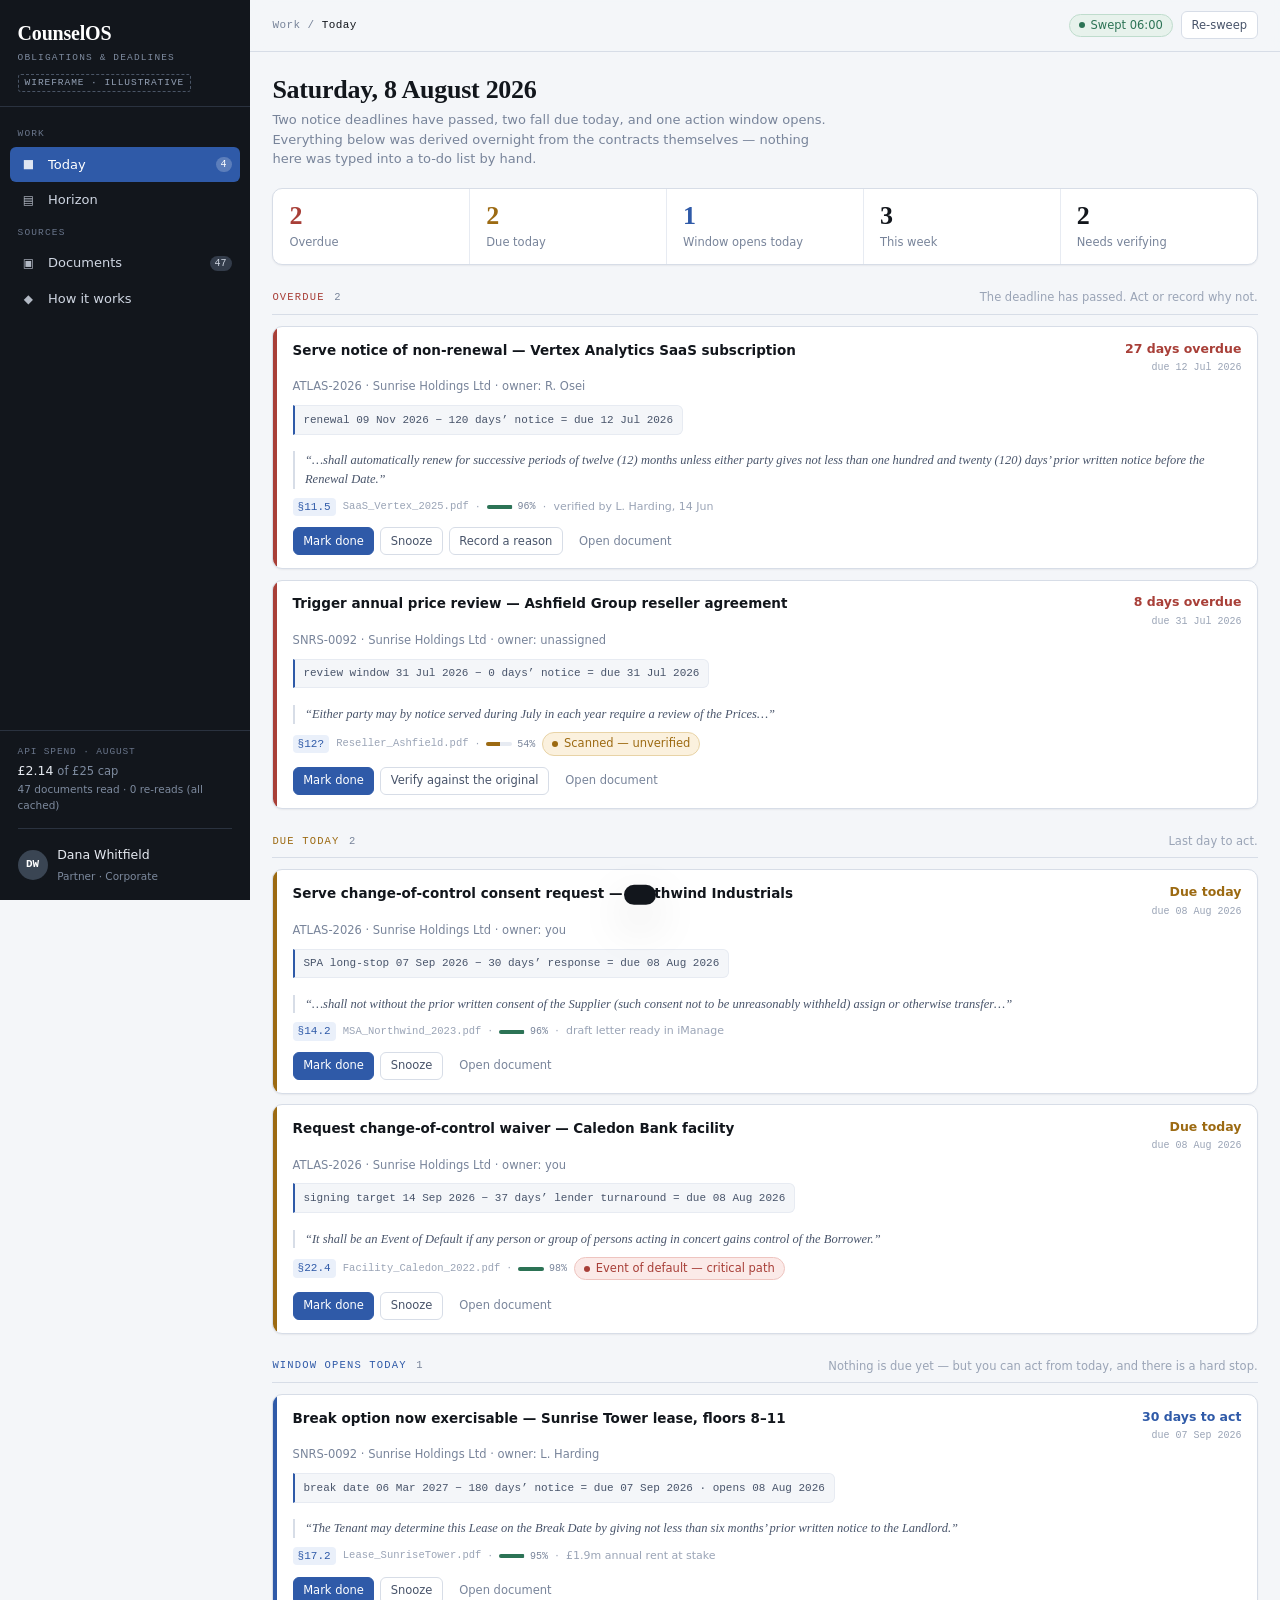
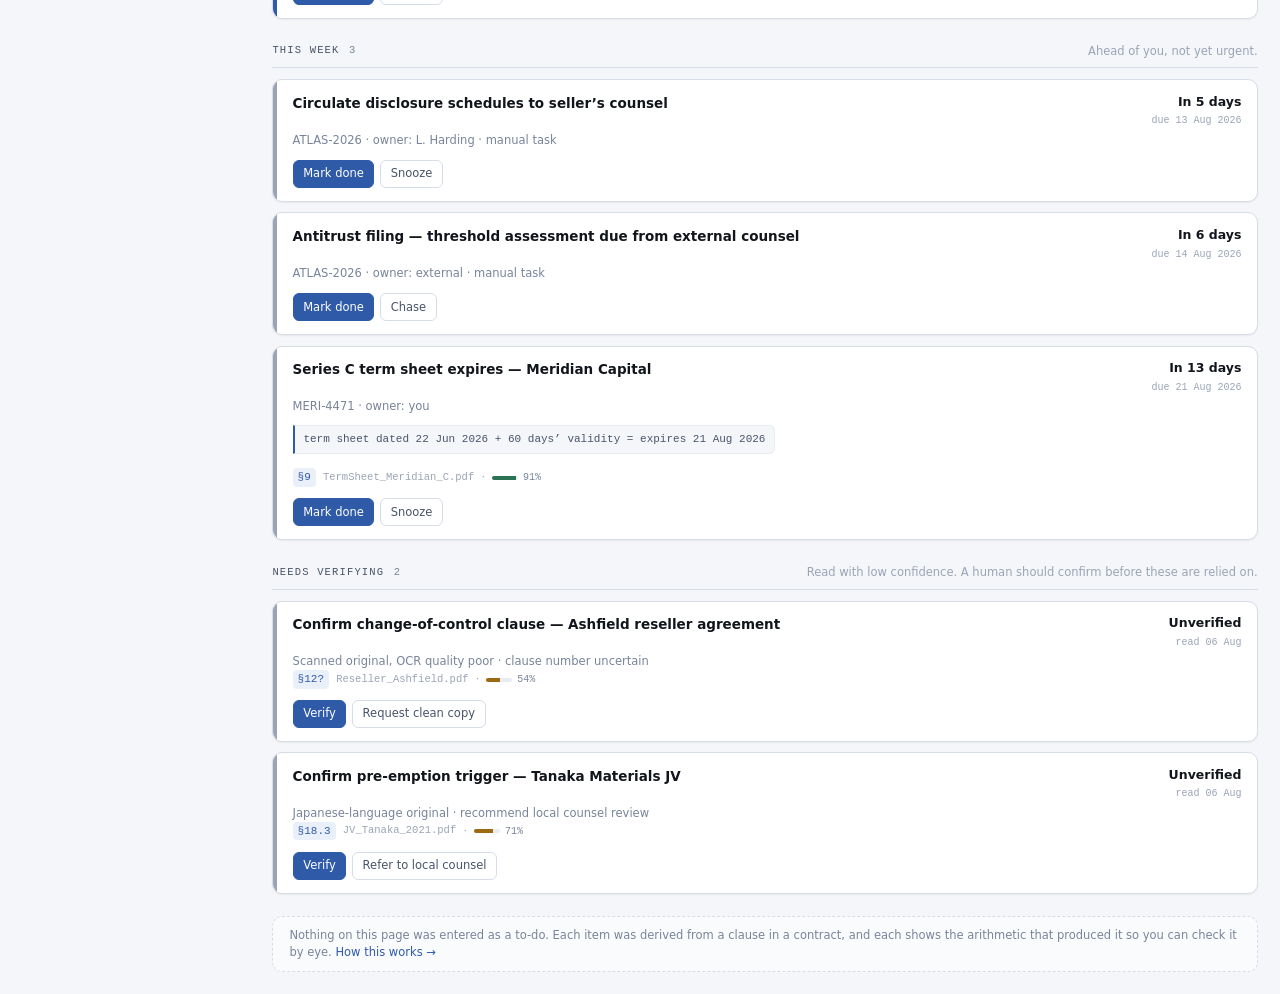
==== lawyer-agent-os/today.html @ 2848f42e "Add Today-first proactive obligations wireframe A second wireframe for the narrowed product: instead" ====
<!DOCTYPE html>
<html lang="en">
<head>
<meta charset="utf-8">
<meta name="viewport" content="width=device-width, initial-scale=1">
<title>CounselOS &mdash; What do I need to do today (Wireframe)</title>
<meta name="description" content="Wireframe of a proactive obligations engine for lawyers. Lands on today's work.">
<link rel="icon" href="data:image/svg+xml,%3Csvg xmlns='http://www.w3.org/2000/svg' viewBox='0 0 32 32'%3E%3Crect width='32' height='32' rx='6' fill='%2312161c'/%3E%3Ctext x='16' y='23' font-family='Georgia,serif' font-size='19' fill='%23fff' text-anchor='middle'%3EC%3C/text%3E%3C/svg%3E">
<style>
/* ══════════════════════════════════════════════════════════
   CounselOS — proactive obligations wireframe
   Tokens and component contracts shared with index.html
   ══════════════════════════════════════════════════════════ */

/* ══════ TOKENS ══════ */
:root{
  --ink:#12161c;        --ink-2:#1b222c;      --slate:#48546a;
  --mute:#78849a;       --faint:#9aa4b6;
  --line:#d7dde7;       --line-2:#e7ebf2;     --paper:#f4f6f9;
  --paper-2:#fafbfd;    --white:#fff;

  --accent:#2f5aa8;     --accent-dk:#22447f;  --accent-sf:#eaf0fa;
  --ok:#2c7355;         --ok-sf:#e7f2ec;
  --warn:#9c6a12;       --warn-sf:#fbf1de;
  --stop:#a83f38;       --stop-sf:#fbeae8;

  --radius:10px;        --radius-sm:6px;
  --sh-sm:0 1px 2px rgba(18,22,28,.06);
  --sh-md:0 4px 14px rgba(18,22,28,.08);
  --sh-lg:0 18px 48px rgba(18,22,28,.18);
  --t:.18s ease;
  --rail:250px;
  --mono:ui-monospace,'SF Mono',SFMono-Regular,Menlo,Consolas,'Liberation Mono',monospace;
  --serif:Georgia,'Iowan Old Style','Times New Roman',serif;
}

/* ══════ BASE ══════ */
*,*::before,*::after{box-sizing:border-box;}
html{-webkit-text-size-adjust:100%;}
body{
  margin:0; background:var(--paper); color:var(--ink);
  font-family:system-ui,-apple-system,'Segoe UI',Roboto,'Helvetica Neue',sans-serif;
  font-size:14px; line-height:1.5; -webkit-font-smoothing:antialiased;
}
h1,h2,h3,h4{margin:0; font-weight:600; line-height:1.25; text-wrap:balance;}
p{margin:0;}
ul{margin:0; padding:0; list-style:none;}
button{font:inherit; color:inherit; cursor:pointer; border:0; background:none;}
a{color:var(--accent); text-decoration:none;}
a:hover{text-decoration:underline;}
:focus-visible{outline:2px solid var(--accent); outline-offset:2px; border-radius:3px;}
[hidden]{display:none !important;}

.skip-link{position:absolute; left:-9999px; top:0; z-index:200; background:var(--ink); color:#fff; padding:.6rem 1rem;}
.skip-link:focus{left:.5rem; top:.5rem;}

/* ══════ SHARED ATOMS ══════ */
.mono{font-family:var(--mono);}
.cite{
  font-family:var(--mono); font-size:11px; color:var(--accent);
  background:var(--accent-sf); padding:1px 5px; border-radius:4px; white-space:nowrap;
}
.eyebrow{
  font-family:var(--mono); font-size:10.5px; letter-spacing:.1em;
  text-transform:uppercase; color:var(--mute); font-weight:500;
}
.pill{
  display:inline-flex; align-items:center; gap:.35rem;
  font-size:11.5px; font-weight:500; padding:2px 9px; border-radius:20px;
  border:1px solid var(--line); background:var(--white); color:var(--slate); white-space:nowrap;
}
.pill-ok{background:var(--ok-sf); border-color:#bfdccd; color:var(--ok);}
.pill-warn{background:var(--warn-sf); border-color:#e8d3a6; color:var(--warn);}
.pill-stop{background:var(--stop-sf); border-color:#eec4bf; color:var(--stop);}
.pill-info{background:var(--accent-sf); border-color:#c5d6ef; color:var(--accent);}
.dot{width:6px; height:6px; border-radius:50%; background:currentColor; flex:none;}

.btn{
  display:inline-flex; align-items:center; justify-content:center; gap:.4rem;
  padding:.45rem .85rem; border-radius:var(--radius-sm); font-size:12.5px;
  font-weight:500; border:1px solid var(--line); background:var(--white);
  color:var(--slate); transition:background var(--t),border-color var(--t),color var(--t);
}
.btn:hover{background:var(--paper); border-color:var(--faint); color:var(--ink);}
.btn-primary{background:var(--accent); border-color:var(--accent); color:#fff;}
.btn-primary:hover{background:var(--accent-dk); border-color:var(--accent-dk); color:#fff;}
.btn-quiet{border-color:transparent; color:var(--mute);}
.btn-sm{padding:.28rem .6rem; font-size:11.5px;}

.card{background:var(--white); border:1px solid var(--line); border-radius:var(--radius); box-shadow:var(--sh-sm);}
.card-head{display:flex; align-items:center; justify-content:space-between; gap:1rem; padding:.8rem 1rem; border-bottom:1px solid var(--line-2);}
.card-head h3{font-size:13.5px;}
.card-body{padding:1rem;}
.card-note{padding:.6rem 1rem; border-top:1px dashed var(--line); font-size:11.5px; color:var(--mute); background:var(--paper-2); border-radius:0 0 var(--radius) var(--radius);}

.grid{display:grid; gap:1rem;}
.g-2{grid-template-columns:repeat(2,1fr);}
.g-3{grid-template-columns:repeat(3,1fr);}
.g-4{grid-template-columns:repeat(4,1fr);}
.stack{display:flex; flex-direction:column; gap:1rem;}
.row{display:flex; align-items:center; gap:.5rem;}
.row-between{display:flex; align-items:center; justify-content:space-between; gap:1rem;}
.wrap{flex-wrap:wrap;}
.muted{color:var(--mute);}
.small{font-size:12px;}
.tiny{font-size:11.5px;}

/* ══════ APP FRAME ══════ */
.app{display:flex; min-height:100vh;}
.rail{width:var(--rail); flex:none; background:var(--ink); color:#cfd6e2; display:flex; flex-direction:column; position:sticky; top:0; height:100vh; overflow-y:auto;}
.brand{padding:1.1rem 1.1rem .9rem; border-bottom:1px solid #2a323f;}
.brand-mark{font-family:var(--serif); font-size:20px; font-weight:600; color:#fff; letter-spacing:-.01em; display:block;}
.brand-sub{font-family:var(--mono); font-size:9.5px; letter-spacing:.12em; text-transform:uppercase; color:#7d8a9e; margin-top:.2rem; display:block;}
.brand-badge{display:inline-block; margin-top:.55rem; font-family:var(--mono); font-size:9.5px; letter-spacing:.1em; text-transform:uppercase; border:1px dashed #4a5566; color:#94a1b5; padding:1px 6px; border-radius:3px;}

.nav{padding:.7rem .6rem;}
.nav-label{font-family:var(--mono); font-size:9.5px; letter-spacing:.12em; text-transform:uppercase; color:#69758a; padding:.5rem .5rem .35rem;}
.nav-item{display:flex; align-items:center; gap:.6rem; width:100%; text-align:left; padding:.5rem .55rem; border-radius:var(--radius-sm); color:#cfd6e2; font-size:13px; transition:background var(--t),color var(--t);}
.nav-item:hover{background:#232b36; color:#fff;}
.nav-item[aria-selected="true"]{background:var(--accent); color:#fff; font-weight:500;}
.nav-ico{width:20px; flex:none; text-align:center; font-size:12px; opacity:.85;}
.nav-count{margin-left:auto; font-family:var(--mono); font-size:10px; background:#333c4a; color:#cfd6e2; padding:0 5px; border-radius:9px;}
.nav-item[aria-selected="true"] .nav-count{background:rgba(255,255,255,.22); color:#fff;}
.nav-count.urgent{background:var(--stop); color:#fff;}

.rail-foot{margin-top:auto; padding:.9rem 1.1rem; border-top:1px solid #2a323f;}
.meter-k{font-family:var(--mono); font-size:9.5px; letter-spacing:.09em; text-transform:uppercase; color:#69758a;}
.meter-v{font-size:12.5px; color:#e7ebf2; margin-top:.15rem;}
.meter-sub{font-size:10.5px; color:#7d8a9e; margin-top:.1rem;}
.who{display:flex; align-items:center; gap:.6rem; margin-top:.9rem; padding-top:.9rem; border-top:1px solid #2a323f;}
.avatar{width:30px; height:30px; border-radius:50%; flex:none; background:#3a4553; color:#fff; display:grid; place-items:center; font-size:11px; font-weight:600; font-family:var(--mono);}
.who-name{font-size:12.5px; color:#e7ebf2;}
.who-role{font-size:10.5px; color:#7d8a9e;}

.main{flex:1; min-width:0; display:flex; flex-direction:column;}
.topbar{position:sticky; top:0; z-index:20; background:rgba(244,246,249,.92); backdrop-filter:blur(8px); border-bottom:1px solid var(--line); padding:.7rem 1.4rem; display:flex; align-items:center; gap:1rem;}
.crumb{font-family:var(--mono); font-size:11px; color:var(--mute); letter-spacing:.04em;}
.crumb b{color:var(--ink); font-weight:500;}
.topbar-actions{margin-left:auto; display:flex; align-items:center; gap:.5rem;}
.nav-toggle{display:none;}

.screen{padding:1.4rem; max-width:1180px; width:100%;}
.screen-head{margin-bottom:1.2rem;}
.screen-head h1{font-family:var(--serif); font-size:26px; letter-spacing:-.01em;}
.screen-head p{color:var(--mute); font-size:13px; margin-top:.25rem; max-width:68ch;}

/* ══════ TODAY — TRIAGE STACK ══════ */
.triage-head{
  display:flex; align-items:center; gap:.6rem; margin:1.5rem 0 .7rem;
  padding-bottom:.45rem; border-bottom:1px solid var(--line);
}
.triage-head:first-of-type{margin-top:0;}
.triage-title{font-family:var(--mono); font-size:10.5px; letter-spacing:.11em; text-transform:uppercase; font-weight:500;}
.triage-count{font-family:var(--mono); font-size:10.5px; color:var(--mute);}
.triage-why{margin-left:auto; font-size:11.5px; color:var(--faint);}
.t-stop .triage-title{color:var(--stop);}
.t-warn .triage-title{color:var(--warn);}
.t-info .triage-title{color:var(--accent);}
.t-mute .triage-title{color:var(--slate);}

.tasks{display:flex; flex-direction:column; gap:.65rem;}

.task{
  display:flex; gap:0; background:var(--white); border:1px solid var(--line);
  border-radius:var(--radius); box-shadow:var(--sh-sm); overflow:hidden;
  transition:box-shadow var(--t),border-color var(--t),opacity var(--t);
}
.task:hover{box-shadow:var(--sh-md);}
.task-stripe{width:4px; flex:none; background:var(--faint);}
.task-stop .task-stripe{background:var(--stop);}
.task-warn .task-stripe{background:var(--warn);}
.task-info .task-stripe{background:var(--accent);}
.task-main{flex:1; min-width:0; padding:.8rem .95rem;}

.task-top{display:flex; align-items:flex-start; gap:.8rem;}
.task-title{font-size:13.5px; font-weight:600; flex:1; min-width:0;}
.task-when{flex:none; text-align:right;}
.task-when b{display:block; font-size:12.5px;}
.task-when span{display:block; font-family:var(--mono); font-size:10px; color:var(--faint); margin-top:.1rem;}
.task-stop .task-when b{color:var(--stop);}
.task-warn .task-when b{color:var(--warn);}
.task-info .task-when b{color:var(--accent);}

.task-matter{font-size:11.5px; color:var(--mute); margin-top:.2rem;}

/* The derivation line — "code computes" made visible. */
.derivation{
  font-family:var(--mono); font-size:11px; color:var(--slate);
  background:var(--paper); border:1px solid var(--line-2); border-left:2px solid var(--accent);
  border-radius:0 var(--radius-sm) var(--radius-sm) 0;
  padding:.35rem .55rem; margin:.6rem 0 .5rem; display:inline-block; max-width:100%;
  overflow-x:auto; white-space:nowrap;
}

.quote{
  font-family:var(--serif); font-size:12.5px; color:var(--slate); font-style:italic;
  border-left:2px solid var(--line); padding-left:.65rem; margin:.15rem 0 .55rem;
}
.provenance{display:flex; gap:.45rem; align-items:center; flex-wrap:wrap; font-size:11px; color:var(--faint);}
.provenance .mono{font-size:10.5px;}

.task-acts{display:flex; gap:.35rem; margin-top:.7rem; flex-wrap:wrap;}
.task.is-done{opacity:.5;}
.task.is-done .task-acts,.task.is-done .quote{display:none;}
.task.is-done .task-title{text-decoration:line-through;}
.done-note{display:none; font-size:11.5px; color:var(--ok); font-weight:500; margin-top:.5rem;}
.task.is-done .done-note{display:block;}

.conf{display:inline-flex; align-items:center; gap:.3rem; font-family:var(--mono); font-size:10px; color:var(--mute);}
.conf-bar{width:26px; height:4px; border-radius:3px; background:var(--line-2); overflow:hidden; display:inline-block;}
.conf-bar i{display:block; height:100%; background:var(--ok);}
.conf-low .conf-bar i{background:var(--warn);}

.empty{
  padding:1.1rem; text-align:center; color:var(--mute); font-size:12.5px;
  border:1px dashed var(--line); border-radius:var(--radius); background:var(--paper-2);
}

/* Summary strip */
.summary{display:flex; gap:0; border:1px solid var(--line); border-radius:var(--radius); overflow:hidden; background:var(--white); box-shadow:var(--sh-sm); margin-bottom:1.4rem;}
.sum{flex:1; padding:.85rem 1rem; border-right:1px solid var(--line-2); text-align:left;}
.sum:last-child{border-right:0;}
.sum-n{font-family:var(--serif); font-size:26px; line-height:1; font-weight:600; font-variant-numeric:tabular-nums;}
.sum-l{font-size:11.5px; color:var(--mute); margin-top:.3rem;}
.sum-stop .sum-n{color:var(--stop);}
.sum-warn .sum-n{color:var(--warn);}
.sum-info .sum-n{color:var(--accent);}
.sum:hover{background:var(--paper-2);}

/* ══════ HORIZON ══════ */
.hz-row{display:flex; gap:.8rem; align-items:center; padding:.55rem 1rem; border-bottom:1px solid var(--line-2);}
.hz-row:last-child{border-bottom:0;}
.hz-mon{font-family:var(--mono); font-size:10px; color:var(--faint); width:52px; flex:none; text-transform:uppercase;}
.hz-track{flex:1; min-width:0; height:26px; position:relative; background:var(--paper); border-radius:var(--radius-sm); border:1px solid var(--line-2);}
.hz-mark{
  position:absolute; top:3px; height:18px; border-radius:3px; font-family:var(--mono);
  font-size:9.5px; color:#fff; display:flex; align-items:center; padding:0 .35rem;
  white-space:nowrap; overflow:hidden;
}
.hz-stop{background:var(--stop);} .hz-warn{background:var(--warn);}
.hz-info{background:var(--accent);} .hz-ok{background:var(--ok);}
.hz-today{position:absolute; top:-3px; bottom:-3px; width:2px; background:var(--ink); z-index:2;}
.hz-today::after{content:'TODAY'; position:absolute; top:-13px; left:-14px; font-family:var(--mono); font-size:8.5px; color:var(--ink); letter-spacing:.05em;}

/* ══════ DOCUMENT / TRACE ══════ */
.trace{display:grid; grid-template-columns:1fr 1fr; gap:1rem; align-items:start;}
.doc-text{
  font-family:var(--serif); font-size:13px; line-height:1.75; color:var(--slate);
  padding:1rem; max-height:520px; overflow-y:auto;
}
.doc-text p{margin-bottom:.9rem;}
.doc-text mark{background:#fdf0c8; color:var(--ink); padding:1px 2px; border-radius:2px; box-shadow:0 0 0 1px #e8d3a6;}
.doc-cl{font-family:var(--mono); font-size:10.5px; color:var(--faint); display:block; margin-bottom:.15rem;}

.split{display:flex; align-items:stretch; gap:0; border:1px solid var(--line); border-radius:var(--radius); overflow:hidden; margin-bottom:1rem;}
.split-half{flex:1; padding:.8rem .9rem; background:var(--white);}
.split-half + .split-half{border-left:1px solid var(--line-2); background:var(--paper-2);}
.split-k{font-family:var(--mono); font-size:9.5px; letter-spacing:.09em; text-transform:uppercase; color:var(--faint); margin-bottom:.35rem;}
.split-v{font-size:12.5px; color:var(--slate);}

.field{display:flex; gap:.7rem; padding:.5rem 1rem; border-bottom:1px solid var(--line-2); align-items:baseline;}
.field:last-child{border-bottom:0;}
.field-k{font-family:var(--mono); font-size:10.5px; color:var(--faint); width:120px; flex:none;}
.field-v{font-size:12.5px; flex:1; min-width:0;}
.field-src{background:var(--accent-sf);}
.field-calc{background:var(--ok-sf);}

/* ══════ ARCH TABLE ══════ */
.map-tbl{width:100%; border-collapse:collapse; font-size:12px;}
.map-tbl th{text-align:left; font-family:var(--mono); font-size:9.5px; letter-spacing:.08em; text-transform:uppercase; color:var(--mute); font-weight:500; padding:.45rem .7rem; border-bottom:1px solid var(--line); background:var(--paper-2);}
.map-tbl td{padding:.5rem .7rem; border-bottom:1px solid var(--line-2); vertical-align:top;}
.map-tbl tr:last-child td{border-bottom:0;}
.map-tbl td:first-child{font-family:var(--mono); font-size:11px; color:var(--mute); width:34%;}

.flowbox{display:flex; align-items:stretch; gap:0; flex-wrap:wrap; border:1px solid var(--line); border-radius:var(--radius); overflow:hidden; background:var(--white);}
.fb{flex:1; min-width:150px; padding:.8rem .9rem; border-right:1px solid var(--line-2);}
.fb:last-child{border-right:0;}
.fb-n{font-family:var(--mono); font-size:9.5px; color:var(--faint); letter-spacing:.08em;}
.fb-t{font-size:12.5px; font-weight:500; margin-top:.3rem;}
.fb-d{font-size:11.5px; color:var(--mute); margin-top:.2rem;}
.fb-llm{background:var(--accent-sf);}
.fb-code{background:var(--ok-sf);}

/* ══════ TOAST ══════ */
.toast{position:fixed; left:50%; bottom:1.4rem; transform:translate(-50%,140%); z-index:150; background:var(--ink); color:#fff; font-size:12.5px; padding:.6rem 1rem; border-radius:var(--radius); box-shadow:var(--sh-lg); transition:transform .26s ease; max-width:88vw;}
.toast.show{transform:translate(-50%,0);}

/* ══════ RESPONSIVE ══════ */
@media (max-width:1080px){
  .trace{grid-template-columns:1fr;}
  .g-4,.g-3{grid-template-columns:repeat(2,1fr);}
}
@media (max-width:860px){
  .rail{position:fixed; left:0; top:0; z-index:80; transform:translateX(-100%); transition:transform .24s ease; width:270px;}
  .rail.open{transform:none;}
  .nav-toggle{display:inline-flex;}
  .summary{flex-wrap:wrap;}
  .sum{min-width:50%; border-bottom:1px solid var(--line-2);}
}
@media (max-width:640px){
  .g-2,.g-3,.g-4{grid-template-columns:1fr;}
  .screen{padding:1rem;}
  .screen-head h1{font-size:22px;}
  .crumb{display:none;}
  .task-top{flex-direction:column; gap:.3rem;}
  .task-when{text-align:left;}
  .field{flex-direction:column; gap:.15rem;}
  .field-k{width:auto;}
}
@media (prefers-reduced-motion:reduce){
  *{animation-duration:.01ms !important; transition-duration:.01ms !important;}
}
</style>
</head>
<body>
<a class="skip-link" href="#main">Skip to content</a>

<div class="app">

  <!-- ══════ RAIL ══════ -->
  <aside class="rail" id="rail">
    <div class="brand">
      <span class="brand-mark">CounselOS</span>
      <span class="brand-sub">Obligations &amp; deadlines</span>
      <span class="brand-badge">Wireframe &middot; illustrative</span>
    </div>

    <nav class="nav" aria-label="Primary">
      <div class="nav-label">Work</div>
      <div role="tablist" aria-orientation="vertical">
        <button class="nav-item" role="tab" data-screen="today" aria-selected="true">
          <span class="nav-ico" aria-hidden="true">&#9632;</span> Today
          <span class="nav-count urgent" id="navCount">4</span>
        </button>
        <button class="nav-item" role="tab" data-screen="horizon" aria-selected="false">
          <span class="nav-ico" aria-hidden="true">&#9636;</span> Horizon
        </button>
      </div>
      <div class="nav-label">Sources</div>
      <div role="tablist" aria-orientation="vertical">
        <button class="nav-item" role="tab" data-screen="document" aria-selected="false">
          <span class="nav-ico" aria-hidden="true">&#9635;</span> Documents
          <span class="nav-count">47</span>
        </button>
        <button class="nav-item" role="tab" data-screen="how" aria-selected="false">
          <span class="nav-ico" aria-hidden="true">&#9670;</span> How it works
        </button>
      </div>
    </nav>

    <div class="rail-foot">
      <div class="meter-k">API spend &middot; August</div>
      <div class="meter-v">&pound;2.14 <span class="tiny" style="color:#7d8a9e;">of &pound;25 cap</span></div>
      <div class="meter-sub">47 documents read &middot; 0 re-reads (all cached)</div>
      <div class="who">
        <span class="avatar" aria-hidden="true">DW</span>
        <span>
          <span class="who-name">Dana Whitfield</span><br>
          <span class="who-role">Partner &middot; Corporate</span>
        </span>
      </div>
    </div>
  </aside>

  <!-- ══════ MAIN ══════ -->
  <div class="main">
    <header class="topbar">
      <button class="btn btn-sm nav-toggle" id="navToggle" aria-label="Toggle navigation" aria-expanded="false">&#9776; Menu</button>
      <span class="crumb" id="crumb">Work / <b>Today</b></span>
      <div class="topbar-actions">
        <span class="pill pill-ok"><span class="dot"></span> Swept 06:00</span>
        <button class="btn btn-sm" id="sweepBtn">Re-sweep</button>
      </div>
    </header>

    <main id="main">

      <!-- ══════ TODAY ══════ -->
      <section class="screen" id="screen-today" data-title="Work / Today">
        <div class="screen-head">
          <h1>Saturday, 8 August 2026</h1>
          <p>Two notice deadlines have passed, two fall due today, and one action window opens.
             Everything below was derived overnight from the contracts themselves &mdash; nothing here
             was typed into a to-do list by hand.</p>
        </div>

        <div class="summary">
          <button class="sum sum-stop" data-jump="grp-overdue"><div class="sum-n">2</div><div class="sum-l">Overdue</div></button>
          <button class="sum sum-warn" data-jump="grp-today"><div class="sum-n">2</div><div class="sum-l">Due today</div></button>
          <button class="sum sum-info" data-jump="grp-opens"><div class="sum-n">1</div><div class="sum-l">Window opens today</div></button>
          <button class="sum" data-jump="grp-week"><div class="sum-n">3</div><div class="sum-l">This week</div></button>
          <button class="sum" data-jump="grp-verify"><div class="sum-n">2</div><div class="sum-l">Needs verifying</div></button>
        </div>

        <!-- ── OVERDUE ── -->
        <div class="triage-head t-stop" id="grp-overdue">
          <span class="triage-title">Overdue</span>
          <span class="triage-count">2</span>
          <span class="triage-why">The deadline has passed. Act or record why not.</span>
        </div>
        <div class="tasks">

          <article class="task task-stop">
            <div class="task-stripe"></div>
            <div class="task-main">
              <div class="task-top">
                <div class="task-title">Serve notice of non-renewal &mdash; Vertex Analytics SaaS subscription</div>
                <div class="task-when"><b>27 days overdue</b><span>due 12 Jul 2026</span></div>
              </div>
              <div class="task-matter">ATLAS-2026 &middot; Sunrise Holdings Ltd &middot; owner: R. Osei</div>
              <div class="derivation">renewal 09 Nov 2026 &minus; 120 days&rsquo; notice = due 12 Jul 2026</div>
              <div class="quote">&ldquo;&hellip;shall automatically renew for successive periods of twelve (12) months unless either party gives not less than one hundred and twenty (120) days&rsquo; prior written notice before the Renewal Date.&rdquo;</div>
              <div class="provenance">
                <span class="cite">&sect;11.5</span>
                <span class="mono">SaaS_Vertex_2025.pdf</span>
                <span>&middot;</span>
                <span class="conf"><span class="conf-bar"><i style="width:96%"></i></span> 96%</span>
                <span>&middot;</span>
                <span>verified by L. Harding, 14 Jun</span>
              </div>
              <div class="task-acts">
                <button class="btn btn-sm btn-primary" data-done>Mark done</button>
                <button class="btn btn-sm">Snooze</button>
                <button class="btn btn-sm">Record a reason</button>
                <button class="btn btn-sm btn-quiet" data-goto="document">Open document</button>
              </div>
              <div class="done-note">&#10003; Closed &middot; written to the audit log</div>
            </div>
          </article>

          <article class="task task-stop">
            <div class="task-stripe"></div>
            <div class="task-main">
              <div class="task-top">
                <div class="task-title">Trigger annual price review &mdash; Ashfield Group reseller agreement</div>
                <div class="task-when"><b>8 days overdue</b><span>due 31 Jul 2026</span></div>
              </div>
              <div class="task-matter">SNRS-0092 &middot; Sunrise Holdings Ltd &middot; owner: unassigned</div>
              <div class="derivation">review window 31 Jul 2026 &minus; 0 days&rsquo; notice = due 31 Jul 2026</div>
              <div class="quote">&ldquo;Either party may by notice served during July in each year require a review of the Prices&hellip;&rdquo;</div>
              <div class="provenance">
                <span class="cite">&sect;12?</span>
                <span class="mono">Reseller_Ashfield.pdf</span>
                <span>&middot;</span>
                <span class="conf conf-low"><span class="conf-bar"><i style="width:54%"></i></span> 54%</span>
                <span class="pill pill-warn"><span class="dot"></span> Scanned &mdash; unverified</span>
              </div>
              <div class="task-acts">
                <button class="btn btn-sm btn-primary" data-done>Mark done</button>
                <button class="btn btn-sm">Verify against the original</button>
                <button class="btn btn-sm btn-quiet" data-goto="document">Open document</button>
              </div>
              <div class="done-note">&#10003; Closed &middot; written to the audit log</div>
            </div>
          </article>
        </div>

        <!-- ── DUE TODAY ── -->
        <div class="triage-head t-warn" id="grp-today">
          <span class="triage-title">Due today</span>
          <span class="triage-count">2</span>
          <span class="triage-why">Last day to act.</span>
        </div>
        <div class="tasks">

          <article class="task task-warn">
            <div class="task-stripe"></div>
            <div class="task-main">
              <div class="task-top">
                <div class="task-title">Serve change-of-control consent request &mdash; Northwind Industrials</div>
                <div class="task-when"><b>Due today</b><span>due 08 Aug 2026</span></div>
              </div>
              <div class="task-matter">ATLAS-2026 &middot; Sunrise Holdings Ltd &middot; owner: you</div>
              <div class="derivation">SPA long-stop 07 Sep 2026 &minus; 30 days&rsquo; response = due 08 Aug 2026</div>
              <div class="quote">&ldquo;&hellip;shall not without the prior written consent of the Supplier (such consent not to be unreasonably withheld) assign or otherwise transfer&hellip;&rdquo;</div>
              <div class="provenance">
                <span class="cite">&sect;14.2</span>
                <span class="mono">MSA_Northwind_2023.pdf</span>
                <span>&middot;</span>
                <span class="conf"><span class="conf-bar"><i style="width:96%"></i></span> 96%</span>
                <span>&middot;</span>
                <span>draft letter ready in iManage</span>
              </div>
              <div class="task-acts">
                <button class="btn btn-sm btn-primary" data-done>Mark done</button>
                <button class="btn btn-sm">Snooze</button>
                <button class="btn btn-sm btn-quiet" data-goto="document">Open document</button>
              </div>
              <div class="done-note">&#10003; Closed &middot; written to the audit log</div>
            </div>
          </article>

          <article class="task task-warn">
            <div class="task-stripe"></div>
            <div class="task-main">
              <div class="task-top">
                <div class="task-title">Request change-of-control waiver &mdash; Caledon Bank facility</div>
                <div class="task-when"><b>Due today</b><span>due 08 Aug 2026</span></div>
              </div>
              <div class="task-matter">ATLAS-2026 &middot; Sunrise Holdings Ltd &middot; owner: you</div>
              <div class="derivation">signing target 14 Sep 2026 &minus; 37 days&rsquo; lender turnaround = due 08 Aug 2026</div>
              <div class="quote">&ldquo;It shall be an Event of Default if any person or group of persons acting in concert gains control of the Borrower.&rdquo;</div>
              <div class="provenance">
                <span class="cite">&sect;22.4</span>
                <span class="mono">Facility_Caledon_2022.pdf</span>
                <span>&middot;</span>
                <span class="conf"><span class="conf-bar"><i style="width:98%"></i></span> 98%</span>
                <span class="pill pill-stop"><span class="dot"></span> Event of default &mdash; critical path</span>
              </div>
              <div class="task-acts">
                <button class="btn btn-sm btn-primary" data-done>Mark done</button>
                <button class="btn btn-sm">Snooze</button>
                <button class="btn btn-sm btn-quiet" data-goto="document">Open document</button>
              </div>
              <div class="done-note">&#10003; Closed &middot; written to the audit log</div>
            </div>
          </article>
        </div>

        <!-- ── WINDOW OPENS ── -->
        <div class="triage-head t-info" id="grp-opens">
          <span class="triage-title">Window opens today</span>
          <span class="triage-count">1</span>
          <span class="triage-why">Nothing is due yet &mdash; but you can act from today, and there is a hard stop.</span>
        </div>
        <div class="tasks">
          <article class="task task-info">
            <div class="task-stripe"></div>
            <div class="task-main">
              <div class="task-top">
                <div class="task-title">Break option now exercisable &mdash; Sunrise Tower lease, floors 8&ndash;11</div>
                <div class="task-when"><b>30 days to act</b><span>due 07 Sep 2026</span></div>
              </div>
              <div class="task-matter">SNRS-0092 &middot; Sunrise Holdings Ltd &middot; owner: L. Harding</div>
              <div class="derivation">break date 06 Mar 2027 &minus; 180 days&rsquo; notice = due 07 Sep 2026 &middot; opens 08 Aug 2026</div>
              <div class="quote">&ldquo;The Tenant may determine this Lease on the Break Date by giving not less than six months&rsquo; prior written notice to the Landlord.&rdquo;</div>
              <div class="provenance">
                <span class="cite">&sect;17.2</span>
                <span class="mono">Lease_SunriseTower.pdf</span>
                <span>&middot;</span>
                <span class="conf"><span class="conf-bar"><i style="width:95%"></i></span> 95%</span>
                <span>&middot;</span>
                <span>&pound;1.9m annual rent at stake</span>
              </div>
              <div class="task-acts">
                <button class="btn btn-sm btn-primary" data-done>Mark done</button>
                <button class="btn btn-sm">Snooze</button>
                <button class="btn btn-sm btn-quiet" data-goto="document">Open document</button>
              </div>
              <div class="done-note">&#10003; Closed &middot; written to the audit log</div>
            </div>
          </article>
        </div>

        <!-- ── THIS WEEK ── -->
        <div class="triage-head t-mute" id="grp-week">
          <span class="triage-title">This week</span>
          <span class="triage-count">3</span>
          <span class="triage-why">Ahead of you, not yet urgent.</span>
        </div>
        <div class="tasks">
          <article class="task">
            <div class="task-stripe"></div>
            <div class="task-main">
              <div class="task-top">
                <div class="task-title">Circulate disclosure schedules to seller&rsquo;s counsel</div>
                <div class="task-when"><b>In 5 days</b><span>due 13 Aug 2026</span></div>
              </div>
              <div class="task-matter">ATLAS-2026 &middot; owner: L. Harding &middot; <span class="muted">manual task</span></div>
              <div class="task-acts">
                <button class="btn btn-sm btn-primary" data-done>Mark done</button>
                <button class="btn btn-sm">Snooze</button>
              </div>
              <div class="done-note">&#10003; Closed &middot; written to the audit log</div>
            </div>
          </article>
          <article class="task">
            <div class="task-stripe"></div>
            <div class="task-main">
              <div class="task-top">
                <div class="task-title">Antitrust filing &mdash; threshold assessment due from external counsel</div>
                <div class="task-when"><b>In 6 days</b><span>due 14 Aug 2026</span></div>
              </div>
              <div class="task-matter">ATLAS-2026 &middot; owner: external &middot; <span class="muted">manual task</span></div>
              <div class="task-acts">
                <button class="btn btn-sm btn-primary" data-done>Mark done</button>
                <button class="btn btn-sm">Chase</button>
              </div>
              <div class="done-note">&#10003; Closed &middot; written to the audit log</div>
            </div>
          </article>
          <article class="task">
            <div class="task-stripe"></div>
            <div class="task-main">
              <div class="task-top">
                <div class="task-title">Series C term sheet expires &mdash; Meridian Capital</div>
                <div class="task-when"><b>In 13 days</b><span>due 21 Aug 2026</span></div>
              </div>
              <div class="task-matter">MERI-4471 &middot; owner: you</div>
              <div class="derivation">term sheet dated 22 Jun 2026 + 60 days&rsquo; validity = expires 21 Aug 2026</div>
              <div class="provenance">
                <span class="cite">&sect;9</span>
                <span class="mono">TermSheet_Meridian_C.pdf</span>
                <span>&middot;</span>
                <span class="conf"><span class="conf-bar"><i style="width:91%"></i></span> 91%</span>
              </div>
              <div class="task-acts">
                <button class="btn btn-sm btn-primary" data-done>Mark done</button>
                <button class="btn btn-sm">Snooze</button>
              </div>
              <div class="done-note">&#10003; Closed &middot; written to the audit log</div>
            </div>
          </article>
        </div>

        <!-- ── NEEDS VERIFYING ── -->
        <div class="triage-head t-mute" id="grp-verify">
          <span class="triage-title">Needs verifying</span>
          <span class="triage-count">2</span>
          <span class="triage-why">Read with low confidence. A human should confirm before these are relied on.</span>
        </div>
        <div class="tasks">
          <article class="task">
            <div class="task-stripe"></div>
            <div class="task-main">
              <div class="task-top">
                <div class="task-title">Confirm change-of-control clause &mdash; Ashfield reseller agreement</div>
                <div class="task-when"><b>Unverified</b><span>read 06 Aug</span></div>
              </div>
              <div class="task-matter">Scanned original, OCR quality poor &middot; clause number uncertain</div>
              <div class="provenance">
                <span class="cite">&sect;12?</span>
                <span class="mono">Reseller_Ashfield.pdf</span>
                <span>&middot;</span>
                <span class="conf conf-low"><span class="conf-bar"><i style="width:54%"></i></span> 54%</span>
              </div>
              <div class="task-acts">
                <button class="btn btn-sm btn-primary" data-done>Verify</button>
                <button class="btn btn-sm">Request clean copy</button>
              </div>
              <div class="done-note">&#10003; Verified &middot; written to the audit log</div>
            </div>
          </article>
          <article class="task">
            <div class="task-stripe"></div>
            <div class="task-main">
              <div class="task-top">
                <div class="task-title">Confirm pre-emption trigger &mdash; Tanaka Materials JV</div>
                <div class="task-when"><b>Unverified</b><span>read 06 Aug</span></div>
              </div>
              <div class="task-matter">Japanese-language original &middot; recommend local counsel review</div>
              <div class="provenance">
                <span class="cite">&sect;18.3</span>
                <span class="mono">JV_Tanaka_2021.pdf</span>
                <span>&middot;</span>
                <span class="conf conf-low"><span class="conf-bar"><i style="width:71%"></i></span> 71%</span>
              </div>
              <div class="task-acts">
                <button class="btn btn-sm btn-primary" data-done>Verify</button>
                <button class="btn btn-sm">Refer to local counsel</button>
              </div>
              <div class="done-note">&#10003; Verified &middot; written to the audit log</div>
            </div>
          </article>
        </div>

        <div class="card-note" style="border:1px dashed var(--line); border-radius:var(--radius); margin-top:1.4rem;">
          Nothing on this page was entered as a to-do. Each item was derived from a clause in a
          contract, and each shows the arithmetic that produced it so you can check it by eye.
          <a href="#" data-goto="how">How this works &rarr;</a>
        </div>
      </section>

      <!-- ══════ HORIZON ══════ -->
      <section class="screen" id="screen-horizon" data-title="Work / Horizon" hidden>
        <div class="screen-head">
          <h1>Horizon</h1>
          <p>The next twelve months of obligations across every matter. The point of this view is
             the gaps &mdash; a quiet month is the one where a rolling renewal slips past unnoticed.</p>
        </div>

        <div class="card">
          <div class="card-head">
            <h3>Aug 2026 &ndash; Jul 2027</h3>
            <span class="row wrap" style="gap:.35rem;">
              <span class="pill pill-stop"><span class="dot"></span> Notice deadline</span>
              <span class="pill pill-warn"><span class="dot"></span> Review window</span>
              <span class="pill pill-info"><span class="dot"></span> Renewal / break</span>
            </span>
          </div>
          <div class="card-body" style="padding:.5rem 0;">
            <div class="hz-row"><span class="hz-mon">Aug 26</span><span class="hz-track"><span class="hz-today" style="left:26%"></span><span class="hz-mark hz-stop" style="left:4%; width:30%;">Northwind + Caledon consents</span><span class="hz-mark hz-info" style="left:38%; width:22%;">Tower break opens</span></span></div>
            <div class="hz-row"><span class="hz-mon">Sep 26</span><span class="hz-track"><span class="hz-mark hz-stop" style="left:16%; width:26%;">Tower break notice due</span><span class="hz-mark hz-info" style="left:46%; width:20%;">Atlas signing</span></span></div>
            <div class="hz-row"><span class="hz-mon">Oct 26</span><span class="hz-track"><span class="hz-mark hz-warn" style="left:56%; width:24%;">Kestrel price review</span></span></div>
            <div class="hz-row"><span class="hz-mon">Nov 26</span><span class="hz-track"><span class="hz-mark hz-info" style="left:22%; width:26%;">Vertex auto-renews</span></span></div>
            <div class="hz-row"><span class="hz-mon">Dec 26</span><span class="hz-track"><span class="hz-mark hz-stop" style="left:8%; width:34%;">Northwind MSA notice due</span></span></div>
            <div class="hz-row"><span class="hz-mon">Jan 27</span><span class="hz-track"></span></div>
            <div class="hz-row"><span class="hz-mon">Feb 27</span><span class="hz-track"><span class="hz-mark hz-warn" style="left:60%; width:22%;">Kestrel notice due</span></span></div>
            <div class="hz-row"><span class="hz-mon">Mar 27</span><span class="hz-track"><span class="hz-mark hz-info" style="left:6%; width:20%;">Tower break date</span><span class="hz-mark hz-info" style="left:38%; width:26%;">Kestrel renews</span></span></div>
            <div class="hz-row"><span class="hz-mon">Apr 27</span><span class="hz-track"></span></div>
            <div class="hz-row"><span class="hz-mon">May 27</span><span class="hz-track"><span class="hz-mark hz-ok" style="left:30%; width:24%;">Caledon covenant test</span></span></div>
            <div class="hz-row"><span class="hz-mon">Jun 27</span><span class="hz-track"><span class="hz-mark hz-stop" style="left:52%; width:30%;">Facility notice due</span></span></div>
            <div class="hz-row"><span class="hz-mon">Jul 27</span><span class="hz-track"><span class="hz-mark hz-warn" style="left:20%; width:28%;">Ashfield price review</span></span></div>
          </div>
          <div class="card-note">
            Rolling contracts are re-projected on every sweep. An agreement that renewed last year
            still generates this year&rsquo;s notice deadline &mdash; the case that most often gets missed.
          </div>
        </div>
      </section>

      <!-- ══════ DOCUMENT / TRACE ══════ -->
      <section class="screen" id="screen-document" data-title="Sources / Document" hidden>
        <div class="screen-head">
          <h1>SaaS_Vertex_2025.pdf</h1>
          <p>How one clause became one deadline. This trace is the whole product argument:
             the model reads, the code computes, and both halves are shown.</p>
        </div>

        <div class="split">
          <div class="split-half">
            <div class="split-k">The model read this &mdash; once, &pound;0.031</div>
            <div class="split-v">It located the renewal clause and returned the notice period as
              <b>120 days</b>, the basis as <b>calendar</b>, and the anchor as the <b>Renewal Date</b>
              &mdash; quoting the sentence it took them from.</div>
          </div>
          <div class="split-half">
            <div class="split-k">The code computed this &mdash; free, every night</div>
            <div class="split-v">Given anchor <b>09 Nov 2026</b> and 120 calendar days, the deadline is
              <b>12 Jul 2026</b>. The model is never asked to do this arithmetic, so it cannot get it wrong.</div>
          </div>
        </div>

        <div class="trace">
          <div class="card">
            <div class="card-head"><h3>Source text</h3><span class="eyebrow">Clause 11</span></div>
            <div class="doc-text">
              <p><span class="doc-cl">11.3</span>This Agreement shall commence on the Effective Date and shall continue for an initial period of twelve (12) months (the &ldquo;Initial Term&rdquo;).</p>
              <p><span class="doc-cl">11.4</span>Neither party may assign this Agreement without the prior written consent of the other, save that either party may assign to an Affiliate on notice.</p>
              <p><span class="doc-cl">11.5</span>Following the Initial Term, this Agreement <mark>shall automatically renew for successive periods of twelve (12) months unless either party gives not less than one hundred and twenty (120) days&rsquo; prior written notice before the Renewal Date.</mark></p>
              <p><span class="doc-cl">11.6</span>The Renewal Date shall be <mark>9 November</mark> in each year.</p>
              <p><span class="doc-cl">11.7</span>On expiry or termination the Supplier shall return or destroy all Customer Data within thirty (30) days.</p>
            </div>
            <div class="card-note">Highlighted spans are the exact text the extraction cited. Nothing is asserted without one.</div>
          </div>

          <div class="stack">
            <div class="card">
              <div class="card-head"><h3>Extracted obligation</h3><span class="pill pill-info"><span class="dot"></span> 96% confidence</span></div>
              <div class="card-body" style="padding:0;">
                <div class="field field-src"><span class="field-k">kind</span><span class="field-v">auto-renewal &mdash; notice to prevent</span></div>
                <div class="field field-src"><span class="field-k">anchor_date</span><span class="field-v">09 Nov 2026 <span class="cite">&sect;11.6</span></span></div>
                <div class="field field-src"><span class="field-k">notice_days</span><span class="field-v">120 <span class="cite">&sect;11.5</span></span></div>
                <div class="field field-src"><span class="field-k">notice_basis</span><span class="field-v">calendar</span></div>
                <div class="field field-src"><span class="field-k">auto_renew</span><span class="field-v">true &middot; every 12 months</span></div>
                <div class="field field-calc"><span class="field-k">due_on</span><span class="field-v"><b>12 Jul 2026</b> &nbsp;<span class="tiny muted">computed</span></span></div>
                <div class="field field-calc"><span class="field-k">opens_on</span><span class="field-v">12 Jun 2026 &nbsp;<span class="tiny muted">computed</span></span></div>
                <div class="field field-calc"><span class="field-k">state</span><span class="field-v"><span class="pill pill-stop"><span class="dot"></span> overdue &mdash; 27 days</span></span></div>
              </div>
              <div class="card-note">
                Blue rows came from the model. Green rows were computed from them.
                Only the blue rows ever cost anything.
              </div>
            </div>

            <div class="card">
              <div class="card-head"><h3>This document&rsquo;s cost</h3><span class="eyebrow">Cached</span></div>
              <div class="card-body">
                <div class="row-between small"><span>First read &middot; 06 Aug 2026</span><span class="mono">&pound;0.031</span></div>
                <div class="row-between small" style="margin-top:.4rem;"><span>Re-reads since (cache hits)</span><span class="mono">4 &middot; &pound;0.000</span></div>
                <div class="row-between small" style="margin-top:.4rem;"><span>Nightly re-computation</span><span class="mono">62 &times; &middot; &pound;0.000</span></div>
                <p class="tiny muted" style="margin-top:.7rem;">
                  Documents are keyed by content hash, so re-uploading the same file never costs twice.
                  The deadline is recomputed every night for free, because that is arithmetic, not inference.
                </p>
              </div>
            </div>
          </div>
        </div>
      </section>

      <!-- ══════ HOW IT WORKS ══════ -->
      <section class="screen" id="screen-how" data-title="Sources / How it works" hidden>
        <div class="screen-head">
          <h1>How it works</h1>
          <p>The build is deliberately small. One rule shapes all of it.</p>
        </div>

        <div class="card" style="margin-bottom:1rem;">
          <div class="card-head"><h3>The rule: the model reads, the code computes</h3></div>
          <div class="card-body">
            <div class="flowbox">
              <div class="fb"><div class="fb-n">1 &middot; INGEST</div><div class="fb-t">Document in</div><div class="fb-d">PDF or DOCX, text extracted locally. Hashed.</div></div>
              <div class="fb fb-llm"><div class="fb-n">2 &middot; LLM &middot; PAID</div><div class="fb-t">Read the clause</div><div class="fb-d">One call. Returns structured facts plus the sentence they came from.</div></div>
              <div class="fb fb-code"><div class="fb-n">3 &middot; CODE &middot; FREE</div><div class="fb-t">Compute the dates</div><div class="fb-d">Notice windows, roll-forward, states. Tested arithmetic.</div></div>
              <div class="fb fb-code"><div class="fb-n">4 &middot; CODE &middot; FREE</div><div class="fb-t">Sweep nightly</div><div class="fb-d">Re-derive everything against today. Open windows, escalate.</div></div>
              <div class="fb"><div class="fb-n">5 &middot; SURFACE</div><div class="fb-t">Today</div><div class="fb-d">What must happen, why, and the clause behind it.</div></div>
            </div>
            <p class="side-note small muted" style="margin-top:.9rem;">
              The expensive step happens <b>once per document, ever</b>. Everything that runs repeatedly
              &mdash; the nightly sweep, the recalculation, the escalation &mdash; is ordinary arithmetic and costs nothing.
              That is what keeps the running cost flat as the matter count grows.
            </p>
          </div>
        </div>

        <div class="grid g-2" style="align-items:start;">
          <div class="card">
            <div class="card-head"><h3>Stack</h3><span class="eyebrow">All of it standard</span></div>
            <table class="map-tbl">
              <tbody>
                <tr><td>FastAPI &middot; Python 3.11</td><td>API and server-rendered pages</td></tr>
                <tr><td>Postgres 16</td><td>Matters, documents, obligations, tasks, audit</td></tr>
                <tr><td>SQLAlchemy 2.0</td><td>Models and queries</td></tr>
                <tr><td>Claude or OpenAI</td><td>Extraction only &mdash; one call per document</td></tr>
                <tr><td>APScheduler / cron</td><td>The nightly sweep</td></tr>
                <tr><td>Jinja2 + plain CSS</td><td>These screens. No framework.</td></tr>
              </tbody>
            </table>
          </div>

          <div class="card">
            <div class="card-head"><h3>What keeps the bill down</h3></div>
            <div class="card-body">
              <div class="row" style="align-items:flex-start; gap:.6rem; margin-bottom:.7rem;">
                <span style="color:var(--ok);">&#10003;</span>
                <span class="small"><b>Content-hash cache.</b> The same document is never read twice, however many times it is uploaded.</span>
              </div>
              <div class="row" style="align-items:flex-start; gap:.6rem; margin-bottom:.7rem;">
                <span style="color:var(--ok);">&#10003;</span>
                <span class="small"><b>Structured output.</b> The model returns a fixed schema, so there is no parse-and-retry loop burning tokens.</span>
              </div>
              <div class="row" style="align-items:flex-start; gap:.6rem; margin-bottom:.7rem;">
                <span style="color:var(--ok);">&#10003;</span>
                <span class="small"><b>Clause targeting.</b> Only the relevant sections are sent, not the whole 60-page agreement.</span>
              </div>
              <div class="row" style="align-items:flex-start; gap:.6rem; margin-bottom:.7rem;">
                <span style="color:var(--ok);">&#10003;</span>
                <span class="small"><b>A hard monthly cap.</b> Extraction stops at the ceiling and queues rather than overspending silently.</span>
              </div>
              <div class="row" style="align-items:flex-start; gap:.6rem;">
                <span style="color:var(--warn);">&#9888;</span>
                <span class="small"><b>Scans still cost more.</b> OCR quality drives confidence down and review effort up &mdash; the Ashfield document is the example.</span>
              </div>
            </div>
          </div>
        </div>

        <div class="card" style="margin-top:1rem;">
          <div class="card-head"><h3>Why this is the first thing to build</h3></div>
          <div class="card-body">
            <p class="small" style="color:var(--slate);">
              The full agent workspace &mdash; drafting, redlining, chat, connectors &mdash; is a large build with a
              diffuse benefit. Missing a notice deadline is a specific, expensive, insurable failure that
              lawyers already worry about. It needs no chat interface and no integrations to be useful on
              day one: a contract, a date, and arithmetic nobody has to trust a model to perform.
            </p>
            <p class="small" style="color:var(--slate); margin-top:.7rem;">
              It also produces the structured obligation data that everything else in the wider product
              would need anyway. <a href="index.html">See the full agent OS wireframe &rarr;</a>
            </p>
          </div>
        </div>
      </section>

    </main>
  </div>
</div>

<div class="toast" id="toast" role="status" aria-live="polite"></div>

<script>
(() => {
  'use strict';

  /* ══════ ROUTING ══════ */
  const screens  = Array.from(document.querySelectorAll('.screen'));
  const navItems = Array.from(document.querySelectorAll('.nav-item'));
  const crumb    = document.getElementById('crumb');
  const rail     = document.getElementById('rail');

  const show = (name) => {
    const target = document.getElementById('screen-' + name);
    if (!target) return;
    screens.forEach(s => { s.hidden = (s !== target); });
    navItems.forEach(b => b.setAttribute('aria-selected', String(b.dataset.screen === name)));

    const parts = (target.dataset.title || '').split('/');
    crumb.textContent = '';
    crumb.appendChild(document.createTextNode(parts[0] ? parts[0].trim() + ' / ' : ''));
    const b = document.createElement('b');
    b.textContent = (parts[1] || parts[0] || '').trim();
    crumb.appendChild(b);

    rail.classList.remove('open');
    window.scrollTo(0, 0);
  };

  navItems.forEach(btn => btn.addEventListener('click', () => show(btn.dataset.screen)));

  document.addEventListener('click', (e) => {
    const link = e.target.closest('[data-goto]');
    if (!link) return;
    e.preventDefault();
    show(link.dataset.goto);
  });

  /* ══════ SUMMARY JUMPS ══════ */
  document.querySelectorAll('[data-jump]').forEach(btn => {
    btn.addEventListener('click', () => {
      const el = document.getElementById(btn.dataset.jump);
      if (el) el.scrollIntoView({ behavior: 'smooth', block: 'start' });
    });
  });

  /* ══════ MOBILE NAV ══════ */
  const navToggle = document.getElementById('navToggle');
  navToggle.addEventListener('click', () => {
    const open = rail.classList.toggle('open');
    navToggle.setAttribute('aria-expanded', String(open));
  });

  /* ══════ TOAST ══════ */
  const toast = document.getElementById('toast');
  let toastTimer;
  const say = (text) => {
    toast.textContent = text;
    toast.classList.add('show');
    clearTimeout(toastTimer);
    toastTimer = setTimeout(() => toast.classList.remove('show'), 3000);
  };

  /* ══════ TASK COMPLETION ══════ */
  const recount = () => {
    const live = document.querySelectorAll('.task-stop:not(.is-done), .task-warn:not(.is-done)').length;
    const badge = document.getElementById('navCount');
    if (!badge) return;
    if (live) { badge.textContent = String(live); }
    else { badge.textContent = '0'; badge.classList.remove('urgent'); }
  };

  document.querySelectorAll('[data-done]').forEach(btn => {
    btn.addEventListener('click', () => {
      const task = btn.closest('.task');
      if (!task || task.classList.contains('is-done')) return;
      task.classList.add('is-done');
      recount();
      say('Closed. Recorded against the obligation and written to the audit log.');
    });
  });

  /* ══════ SWEEP ══════ */
  document.getElementById('sweepBtn').addEventListener('click', () => {
    say('Swept 47 documents · 61 obligations re-derived · no change. Cost £0.00.');
  });

  /* ══════ ILLUSTRATIVE CONTROLS ══════ */
  document.addEventListener('click', (e) => {
    const btn = e.target.closest('.btn');
    if (!btn) return;
    if (btn.hasAttribute('data-done') || btn.hasAttribute('data-goto') ||
        ['navToggle','sweepBtn'].includes(btn.id)) return;
    say('Wireframe — this control is illustrative.');
  });

})();
</script>
</body>
</html>
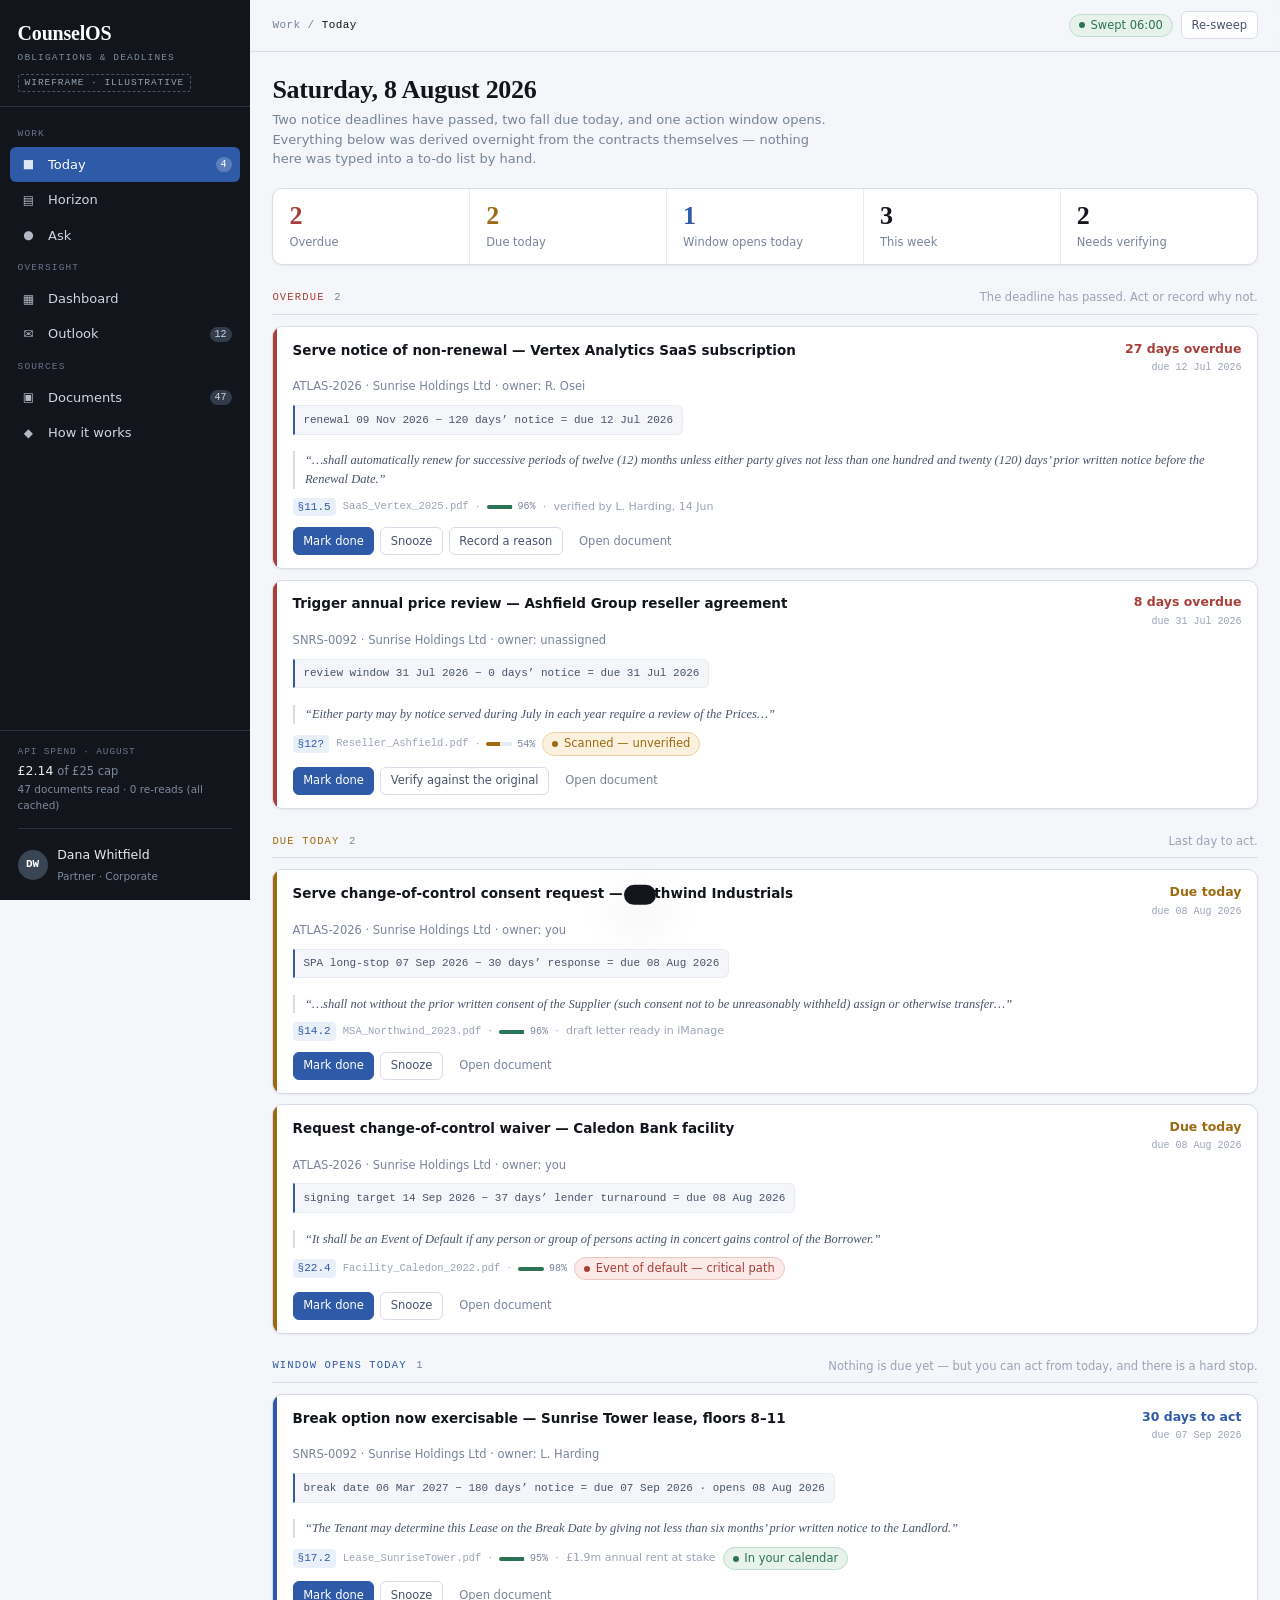
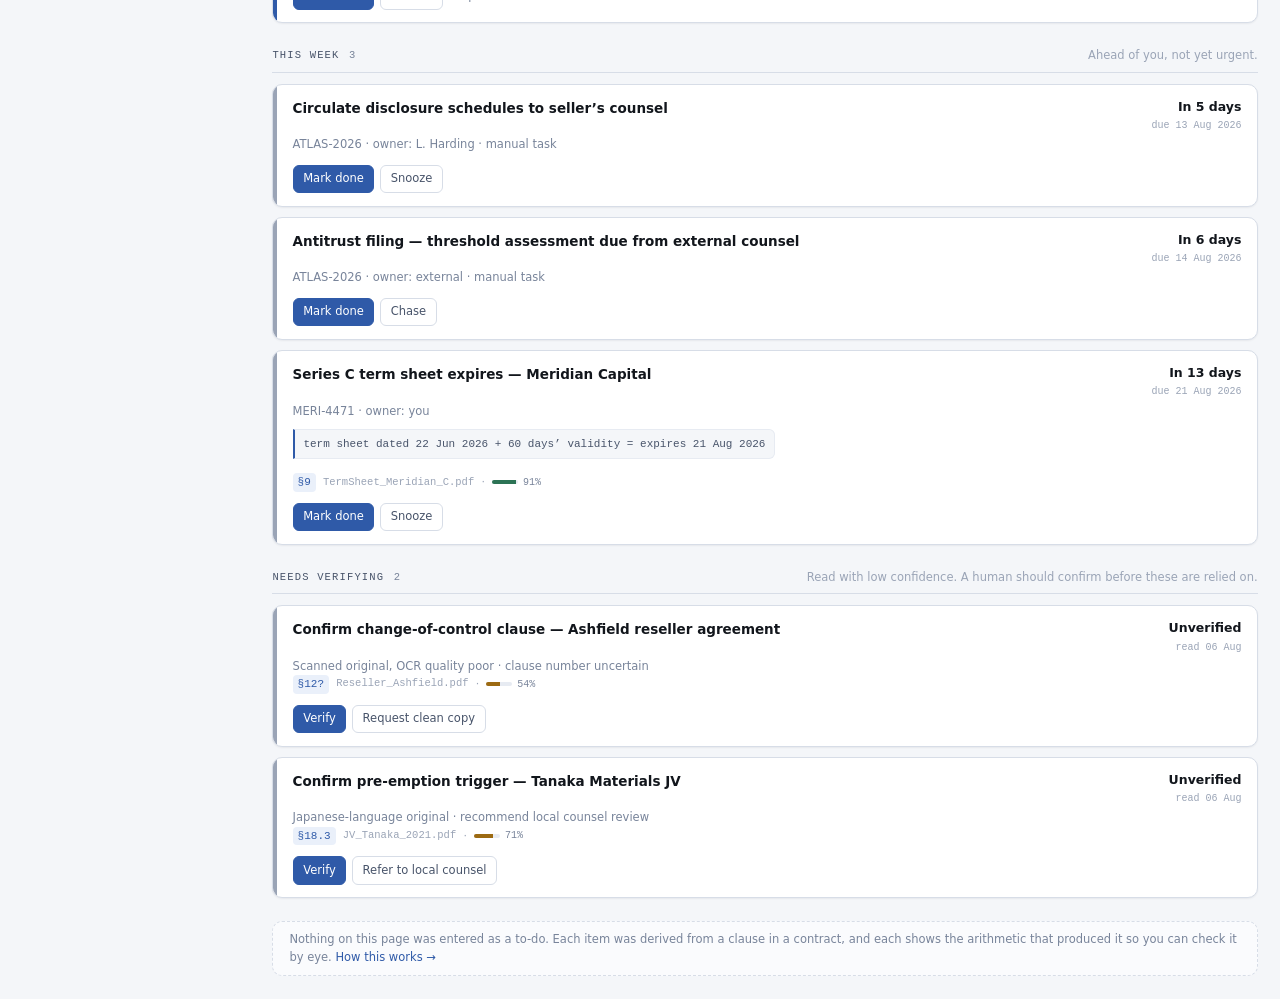
==== commit 099ed5bf: "Add Dashboard, Outlook and multi-agent Ask screens Extends the proactive obligations wireframe from " ====
--- a/lawyer-agent-os/today.html
+++ b/lawyer-agent-os/today.html
@@ -281,13 +281,119 @@
 .fb-llm{background:var(--accent-sf);}
 .fb-code{background:var(--ok-sf);}
 
+/* ══════ CHARTS ══════
+   Every chart here is a single series: magnitude is carried by bar length, not by hue.
+   That is deliberate -- the status red and amber in this token set sit too close in
+   normal vision to be told apart as adjacent fills, so they are never used that way.
+   Status colour appears only on labelled pills, never as the sole carrier of meaning. */
+.chart-wrap{overflow-x:auto;}
+.chart{display:block; width:100%; height:auto;}
+.ch-grid{stroke:var(--line-2); stroke-width:1;}
+.ch-base{stroke:var(--line); stroke-width:1;}
+.ch-axis{fill:var(--faint); font-family:var(--mono); font-size:9px;}
+.ch-val{fill:var(--slate); font-family:var(--mono); font-size:10px; font-variant-numeric:tabular-nums;}
+.ch-lbl{fill:var(--mute); font-size:10.5px;}
+.ch-bar{transition:opacity var(--t); cursor:default;}
+.ch-bar:hover{opacity:.75;}
+
+.hero-n{font-family:var(--serif); font-size:36px; line-height:1; font-weight:600; font-variant-numeric:tabular-nums;}
+.hero-l{font-size:12px; color:var(--mute); margin-top:.3rem;}
+
+/* Coverage: a part-to-whole where the empty portion is the message. */
+.cov{display:flex; height:36px; border-radius:var(--radius-sm); background:var(--line-2); overflow:hidden; border:1px solid var(--line);}
+.cov-read{background:var(--accent); display:flex; align-items:center; padding:0 .55rem; color:#fff; font-family:var(--mono); font-size:10.5px; white-space:nowrap; border-right:2px solid var(--white);}
+.cov-rest{flex:1; display:flex; align-items:center; padding:0 .55rem; font-family:var(--mono); font-size:10.5px; color:var(--slate);}
+.cov-key{display:flex; gap:1rem; margin-top:.55rem; flex-wrap:wrap; font-size:11.5px; color:var(--mute);}
+.cov-key span{display:inline-flex; align-items:center; gap:.35rem;}
+.swatch{width:9px; height:9px; border-radius:2px; flex:none; border:1px solid rgba(18,22,28,.12);}
+
+.meter{height:8px; border-radius:5px; background:var(--line-2); overflow:hidden; margin-top:.5rem;}
+.meter span{display:block; height:100%; background:var(--accent); border-radius:5px;}
+
+.rank{display:flex; gap:.7rem; align-items:center; padding:.55rem 1rem; border-bottom:1px solid var(--line-2);}
+.rank:last-child{border-bottom:0;}
+.rank-n{font-family:var(--mono); font-size:10px; color:var(--faint); width:16px; flex:none;}
+.rank-body{flex:1; min-width:0;}
+.rank-t{display:block; font-size:12.5px; font-weight:500;}
+.rank-s{display:block; font-size:11px; color:var(--mute); margin-top:.1rem;}
+.rank-v{font-family:var(--mono); font-size:12px; font-variant-numeric:tabular-nums; flex:none; text-align:right;}
+
+.tip{
+  position:fixed; z-index:200; background:var(--ink); color:#fff; font-family:var(--mono);
+  font-size:11px; padding:.35rem .55rem; border-radius:var(--radius-sm);
+  pointer-events:none; opacity:0; transition:opacity .12s; white-space:nowrap;
+}
+.tip.show{opacity:1;}
+
+/* ══════ OUTLOOK ══════ */
+.scope{display:flex; gap:.5rem; align-items:flex-start; font-size:12px; color:var(--slate); padding:.22rem 0;}
+.scope-ico{flex:none; width:13px; text-align:center; font-size:10px; color:var(--ok); padding-top:1px;}
+.scope-no .scope-ico{color:var(--stop);}
+
+.mail{border:1px solid var(--line); border-radius:var(--radius); overflow:hidden; background:var(--white);}
+.mail-head{padding:.7rem .9rem; border-bottom:1px solid var(--line-2); background:var(--paper-2);}
+.mail-sub{font-size:13.5px; font-weight:600;}
+.mail-meta{font-family:var(--mono); font-size:10px; color:var(--faint); margin-top:.25rem;}
+.mail-body{padding:.9rem;}
+.mail-item{display:flex; gap:.65rem; padding:.55rem 0; border-bottom:1px solid var(--line-2); align-items:flex-start;}
+.mail-item:last-child{border-bottom:0;}
+.mail-tag{font-family:var(--mono); font-size:9px; padding:1px 5px; border-radius:3px; flex:none; margin-top:.15rem;}
+.mail-foot{padding:.65rem .9rem; border-top:1px dashed var(--line); background:var(--paper-2); font-size:11.5px; color:var(--mute);}
+
+.cal{display:flex; gap:.65rem; padding:.55rem 1rem; border-bottom:1px solid var(--line-2); align-items:center;}
+.cal:last-child{border-bottom:0;}
+.cal-date{font-family:var(--mono); font-size:10px; text-align:center; flex:none; width:38px; border:1px solid var(--line); border-radius:var(--radius-sm); padding:2px 0; background:var(--paper-2);}
+.cal-date b{display:block; font-size:13px; color:var(--ink);}
+
+/* ══════ ASK / AGENTS ══════ */
+.ask-wrap{display:grid; grid-template-columns:1fr 270px; gap:1rem; align-items:start;}
+.thread{padding:1rem; display:flex; flex-direction:column; gap:1.1rem;}
+.msg{display:flex; gap:.7rem; align-items:flex-start;}
+.msg-av{width:26px; height:26px; border-radius:var(--radius-sm); flex:none; display:grid; place-items:center; font-size:10px; font-weight:600; font-family:var(--mono);}
+.msg-user .msg-av{background:var(--ink); color:#fff;}
+.msg-agent .msg-av{background:var(--accent); color:#fff;}
+.msg-body{flex:1; min-width:0; font-size:13px;}
+.msg-who{font-family:var(--mono); font-size:10.5px; color:var(--mute); margin-bottom:.35rem;}
+.msg-user .msg-body p{background:var(--paper); border:1px solid var(--line-2); padding:.55rem .75rem; border-radius:var(--radius); display:inline-block;}
+.msg-agent .msg-body{color:var(--slate);}
+.msg-agent .msg-body strong{color:var(--ink);}
+
+/* The routing trace: which agent answered, what it touched, what it cost. */
+.route{display:flex; gap:.4rem; align-items:center; flex-wrap:wrap; padding:.4rem .55rem; background:var(--paper); border:1px solid var(--line-2); border-radius:var(--radius-sm); margin-bottom:.6rem; font-family:var(--mono); font-size:10px;}
+.route-step{display:inline-flex; align-items:center; gap:.3rem; padding:1px 7px; border-radius:20px; border:1px solid var(--line); background:var(--white); color:var(--slate);}
+.route-db{background:var(--ok-sf); border-color:#bfdccd; color:var(--ok);}
+.route-doc{background:var(--accent-sf); border-color:#c5d6ef; color:var(--accent);}
+.route-gen{background:var(--paper-2); border-color:var(--line); color:var(--slate);}
+.route-cost{margin-left:auto; color:var(--faint);}
+.route-arrow{color:var(--faint);}
+
+.ans-tbl{width:100%; border-collapse:collapse; font-size:12px; margin:.5rem 0; font-variant-numeric:tabular-nums;}
+.ans-tbl th{text-align:left; font-family:var(--mono); font-size:9px; letter-spacing:.07em; text-transform:uppercase; color:var(--mute); font-weight:500; padding:.35rem .5rem; border-bottom:1px solid var(--line);}
+.ans-tbl td{padding:.4rem .5rem; border-bottom:1px solid var(--line-2);}
+.ans-tbl tr:last-child td{border-bottom:0;}
+
+.agent-row{display:flex; gap:.6rem; padding:.55rem 1rem; border-bottom:1px solid var(--line-2); align-items:flex-start;}
+.agent-row:last-child{border-bottom:0;}
+.agent-n{display:block; font-size:12.5px; font-weight:500;}
+.agent-d{display:block; font-size:11px; color:var(--mute); margin-top:.1rem;}
+.agent-c{font-family:var(--mono); font-size:10px; flex:none; text-align:right; color:var(--faint);}
+
+.model-pick{display:flex; gap:.3rem; padding:.6rem 1rem;}
+.model-btn{flex:1; padding:.4rem; border:1px solid var(--line); border-radius:var(--radius-sm); background:var(--white); font-size:11.5px; color:var(--slate); transition:border-color var(--t),background var(--t);}
+.model-btn[aria-pressed="true"]{border-color:var(--accent); background:var(--accent-sf); color:var(--accent); font-weight:500;}
+
+.composer{display:flex; gap:.5rem; padding:.8rem 1rem; border-top:1px solid var(--line-2); background:var(--paper-2); border-radius:0 0 var(--radius) var(--radius);}
+.composer-input{flex:1; border:1px solid var(--line); border-radius:var(--radius-sm); padding:.5rem .7rem; font:inherit; font-size:12.5px; background:var(--white); color:var(--ink);}
+.suggest{display:block; width:100%; text-align:left; padding:.5rem .6rem; font-size:12px; border:1px solid var(--line); border-radius:var(--radius-sm); background:var(--white); color:var(--slate); margin-bottom:.4rem; transition:border-color var(--t),color var(--t);}
+.suggest:hover{border-color:var(--accent); color:var(--ink);}
+
 /* ══════ TOAST ══════ */
 .toast{position:fixed; left:50%; bottom:1.4rem; transform:translate(-50%,140%); z-index:150; background:var(--ink); color:#fff; font-size:12.5px; padding:.6rem 1rem; border-radius:var(--radius); box-shadow:var(--sh-lg); transition:transform .26s ease; max-width:88vw;}
 .toast.show{transform:translate(-50%,0);}
 
 /* ══════ RESPONSIVE ══════ */
 @media (max-width:1080px){
-  .trace{grid-template-columns:1fr;}
+  .trace,.ask-wrap{grid-template-columns:1fr;}
   .g-4,.g-3{grid-template-columns:repeat(2,1fr);}
 }
 @media (max-width:860px){
@@ -334,6 +440,19 @@
         </button>
         <button class="nav-item" role="tab" data-screen="horizon" aria-selected="false">
           <span class="nav-ico" aria-hidden="true">&#9636;</span> Horizon
+        </button>
+        <button class="nav-item" role="tab" data-screen="ask" aria-selected="false">
+          <span class="nav-ico" aria-hidden="true">&#9679;</span> Ask
+        </button>
+      </div>
+      <div class="nav-label">Oversight</div>
+      <div role="tablist" aria-orientation="vertical">
+        <button class="nav-item" role="tab" data-screen="dashboard" aria-selected="false">
+          <span class="nav-ico" aria-hidden="true">&#9638;</span> Dashboard
+        </button>
+        <button class="nav-item" role="tab" data-screen="outlook" aria-selected="false">
+          <span class="nav-ico" aria-hidden="true">&#9993;</span> Outlook
+          <span class="nav-count">12</span>
         </button>
       </div>
       <div class="nav-label">Sources</div>
@@ -541,6 +660,7 @@
                 <span class="conf"><span class="conf-bar"><i style="width:95%"></i></span> 95%</span>
                 <span>&middot;</span>
                 <span>&pound;1.9m annual rent at stake</span>
+                <span class="pill pill-ok" style="cursor:pointer;" data-goto="outlook"><span class="dot"></span> In your calendar</span>
               </div>
               <div class="task-acts">
                 <button class="btn btn-sm btn-primary" data-done>Mark done</button>
@@ -709,6 +829,503 @@
         </div>
       </section>
 
+      <!-- ══════ DASHBOARD (risk partner) ══════ -->
+      <section class="screen" id="screen-dashboard" data-title="Oversight / Dashboard" hidden>
+        <div class="screen-head">
+          <h1>Practice oversight</h1>
+          <p>For the risk partner, not the fee earner &mdash; who already has Today. The number that
+             matters here is not how much we tracked. It is how much we haven&rsquo;t read.</p>
+        </div>
+
+        <!-- Coverage: the hero metric -->
+        <div class="card" style="margin-bottom:1rem;">
+          <div class="card-head">
+            <h3>Contract coverage</h3>
+            <span class="pill pill-stop"><span class="dot"></span> 265 with unknown obligations</span>
+          </div>
+          <div class="card-body">
+            <div class="row wrap" style="gap:2.5rem; align-items:flex-end; margin-bottom:.9rem;">
+              <div><div class="hero-n">47</div><div class="hero-l">contracts read</div></div>
+              <div><div class="hero-n" style="color:var(--mute);">312</div><div class="hero-l">in the document system</div></div>
+              <div><div class="hero-n" style="color:var(--stop);">15%</div><div class="hero-l">coverage</div></div>
+            </div>
+            <div class="cov">
+              <div class="cov-read" style="width:15.06%;">47 read</div>
+              <div class="cov-rest">265 unread &mdash; obligations unknown</div>
+            </div>
+            <div class="cov-key">
+              <span><span class="swatch" style="background:var(--accent);"></span> Read &amp; tracked</span>
+              <span><span class="swatch" style="background:var(--line-2);"></span> Not yet read</span>
+            </div>
+          </div>
+          <div class="card-note">
+            The risk is not the deadlines on the Today screen &mdash; those are handled. It is the 265
+            agreements nobody has opened, any of which may carry a notice period running against us.
+            At the current rate this closes in eleven weeks.
+          </div>
+        </div>
+
+        <div class="grid g-2" style="align-items:start; margin-bottom:1rem;">
+
+          <!-- Missed deadlines over time -->
+          <div class="card">
+            <div class="card-head"><h3>Missed deadlines</h3><span class="eyebrow">Rolling 12 months</span></div>
+            <div class="card-body">
+              <div class="chart-wrap">
+                <svg class="chart" viewBox="0 0 560 190" role="img" aria-label="Column chart of missed deadlines by month. Sep 2, Oct 3, Nov 1, Dec 2, Jan 1, Feb 2, Mar 0, Apr 1, May 0, Jun 0, Jul 2, Aug 0.">
+                  <g class="ch-grid">
+                    <line x1="34" y1="20"  x2="548" y2="20"></line>
+                    <line x1="34" y1="60"  x2="548" y2="60"></line>
+                    <line x1="34" y1="100" x2="548" y2="100"></line>
+                  </g>
+                  <g class="ch-axis">
+                    <text x="26" y="24"  text-anchor="end">3</text>
+                    <text x="26" y="64"  text-anchor="end">2</text>
+                    <text x="26" y="104" text-anchor="end">1</text>
+                    <text x="26" y="144" text-anchor="end">0</text>
+                  </g>
+                  <line class="ch-base" x1="34" y1="140" x2="548" y2="140"></line>
+                  <g>
+                    <rect class="ch-bar" x="42"  y="60"  width="28" height="80" rx="4" fill="#a83f38" data-tip="Sep 2025 · 2 missed"></rect>
+                    <rect class="ch-bar" x="84"  y="20"  width="28" height="120" rx="4" fill="#a83f38" data-tip="Oct 2025 · 3 missed"></rect>
+                    <rect class="ch-bar" x="126" y="100" width="28" height="40" rx="4" fill="#a83f38" data-tip="Nov 2025 · 1 missed"></rect>
+                    <rect class="ch-bar" x="168" y="60"  width="28" height="80" rx="4" fill="#a83f38" data-tip="Dec 2025 · 2 missed"></rect>
+                    <rect class="ch-bar" x="210" y="100" width="28" height="40" rx="4" fill="#a83f38" data-tip="Jan 2026 · 1 missed"></rect>
+                    <rect class="ch-bar" x="252" y="60"  width="28" height="80" rx="4" fill="#a83f38" data-tip="Feb 2026 · 2 missed"></rect>
+                    <rect class="ch-bar" x="336" y="100" width="28" height="40" rx="4" fill="#a83f38" data-tip="Apr 2026 · 1 missed"></rect>
+                    <rect class="ch-bar" x="462" y="60"  width="28" height="80" rx="4" fill="#a83f38" data-tip="Jul 2026 · 2 missed"></rect>
+                  </g>
+                  <g class="ch-axis">
+                    <text x="56"  y="156" text-anchor="middle">SEP</text>
+                    <text x="98"  y="156" text-anchor="middle">OCT</text>
+                    <text x="140" y="156" text-anchor="middle">NOV</text>
+                    <text x="182" y="156" text-anchor="middle">DEC</text>
+                    <text x="224" y="156" text-anchor="middle">JAN</text>
+                    <text x="266" y="156" text-anchor="middle">FEB</text>
+                    <text x="308" y="156" text-anchor="middle">MAR</text>
+                    <text x="350" y="156" text-anchor="middle">APR</text>
+                    <text x="392" y="156" text-anchor="middle">MAY</text>
+                    <text x="434" y="156" text-anchor="middle">JUN</text>
+                    <text x="476" y="156" text-anchor="middle">JUL</text>
+                    <text x="518" y="156" text-anchor="middle">AUG</text>
+                  </g>
+                  <line x1="290" y1="14" x2="290" y2="146" stroke="#12161c" stroke-width="1" stroke-dasharray="3 3"></line>
+                  <text x="294" y="182" class="ch-lbl" style="font-size:9.5px;">CounselOS adopted &mdash; March 2026</text>
+                </svg>
+              </div>
+            </div>
+            <div class="card-note">
+              <b>11 in the six months before adoption &middot; 3 since.</b> The two in July are still open
+              and sit at the top of the Today screen. <a href="#" data-goto="today">See them &rarr;</a>
+            </div>
+          </div>
+
+          <!-- Unverified backlog -->
+          <div class="card">
+            <div class="card-head"><h3>Unverified obligations</h3><span class="pill pill-warn"><span class="dot"></span> Oldest 34 days</span></div>
+            <div class="card-body">
+              <div class="chart-wrap">
+                <svg class="chart" viewBox="0 0 560 190" role="img" aria-label="Bar chart of unverified obligations by age. 0 to 7 days: 4. 8 to 30 days: 5. Over 30 days: 2.">
+                  <g class="ch-lbl" style="font-size:11px;">
+                    <text x="0" y="34">0&ndash;7 days</text>
+                    <text x="0" y="94">8&ndash;30 days</text>
+                    <text x="0" y="154">30+ days</text>
+                  </g>
+                  <g>
+                    <rect class="ch-bar" x="96" y="16" width="288" height="26" rx="4" fill="#2f5aa8" data-tip="0–7 days · 4 obligations"></rect>
+                    <rect class="ch-bar" x="96" y="76" width="360" height="26" rx="4" fill="#2f5aa8" data-tip="8–30 days · 5 obligations"></rect>
+                    <rect class="ch-bar" x="96" y="136" width="144" height="26" rx="4" fill="#2f5aa8" data-tip="30+ days · 2 obligations"></rect>
+                  </g>
+                  <g class="ch-val">
+                    <text x="396" y="34">4</text>
+                    <text x="468" y="94">5</text>
+                    <text x="252" y="154">2</text>
+                  </g>
+                  <text x="272" y="154" class="ch-lbl" style="font-size:9.5px; fill:#9c6a12;">&#9888; includes the 54% Ashfield scan</text>
+                </svg>
+              </div>
+            </div>
+            <div class="card-note">
+              Eleven obligations are driving deadlines that no lawyer has yet confirmed against the
+              original. Two have been sitting over a month.
+            </div>
+          </div>
+        </div>
+
+        <div class="grid g-2" style="align-items:start;">
+
+          <!-- Exposure -->
+          <div class="card">
+            <div class="card-head"><h3>Exposure, next 90 days</h3><span class="eyebrow">Value at risk</span></div>
+            <div class="card-body">
+              <div class="chart-wrap">
+                <svg class="chart" viewBox="0 0 560 210" role="img" aria-label="Bar chart of value at risk by matter. Sunrise Tower lease 1.9 million pounds, Project Atlas 1.85 million, Meridian Series C 240 thousand, Northwind MSA 150 thousand, Kestrel distribution 60 thousand.">
+                  <g class="ch-lbl" style="font-size:10.5px;">
+                    <text x="0" y="26">Sunrise Tower lease</text>
+                    <text x="0" y="66">Project Atlas</text>
+                    <text x="0" y="106">Meridian Series C</text>
+                    <text x="0" y="146">Northwind MSA</text>
+                    <text x="0" y="186">Kestrel distribution</text>
+                  </g>
+                  <g>
+                    <rect class="ch-bar" x="140" y="10"  width="330" height="24" rx="4" fill="#2f5aa8" data-tip="Sunrise Tower lease · £1,900,000 · break option"></rect>
+                    <rect class="ch-bar" x="140" y="50"  width="321" height="24" rx="4" fill="#2f5aa8" data-tip="Project Atlas · £1,850,000 · consents + facility"></rect>
+                    <rect class="ch-bar" x="140" y="90"  width="42"  height="24" rx="4" fill="#2f5aa8" data-tip="Meridian Series C · £240,000 · term sheet expiry"></rect>
+                    <rect class="ch-bar" x="140" y="130" width="26"  height="24" rx="4" fill="#2f5aa8" data-tip="Northwind MSA · £150,000"></rect>
+                    <rect class="ch-bar" x="140" y="170" width="11"  height="24" rx="4" fill="#2f5aa8" data-tip="Kestrel distribution · £60,000"></rect>
+                  </g>
+                  <g class="ch-val">
+                    <text x="480" y="26">&pound;1.90m</text>
+                    <text x="471" y="66">&pound;1.85m</text>
+                    <text x="192" y="106">&pound;240k</text>
+                    <text x="176" y="146">&pound;150k</text>
+                    <text x="161" y="186">&pound;60k</text>
+                  </g>
+                </svg>
+              </div>
+            </div>
+            <div class="card-note"><b>&pound;4.2m across 5 matters.</b> Value is the contract value at stake if the deadline is missed, not the fee.</div>
+          </div>
+
+          <div class="stack">
+            <div class="card">
+              <div class="card-head"><h3>Matters most at risk</h3><span class="eyebrow">Exposure &times; unverified</span></div>
+              <div class="card-body-flush" style="padding:0;">
+                <div class="rank"><span class="rank-n">1</span><span class="rank-body"><span class="rank-t">SNRS-0092 &middot; Sunrise Tower</span><span class="rank-s">Break notice due 07 Sep &middot; 1 unverified clause</span></span><span class="rank-v">&pound;1.90m</span></div>
+                <div class="rank"><span class="rank-n">2</span><span class="rank-body"><span class="rank-t">ATLAS-2026 &middot; Project Atlas</span><span class="rank-s">2 due today &middot; 3 unverified &middot; facility default risk</span></span><span class="rank-v">&pound;1.85m</span></div>
+                <div class="rank"><span class="rank-n">3</span><span class="rank-body"><span class="rank-t">MERI-4471 &middot; Meridian Series C</span><span class="rank-s">Term sheet expires 21 Aug</span></span><span class="rank-v">&pound;240k</span></div>
+                <div class="rank"><span class="rank-n">4</span><span class="rank-body"><span class="rank-t">NWND-1180 &middot; Northwind MSA</span><span class="rank-s">Notice due Dec &middot; verified</span></span><span class="rank-v">&pound;150k</span></div>
+              </div>
+            </div>
+
+            <div class="card">
+              <div class="card-head"><h3>Extraction spend</h3><span class="eyebrow">August</span></div>
+              <div class="card-body">
+                <div class="row-between"><span class="small">&pound;2.14 of &pound;25.00 monthly cap</span><span class="mono tiny muted">9%</span></div>
+                <div class="meter"><span style="width:8.6%;"></span></div>
+                <div class="row-between small" style="margin-top:.8rem;"><span>Documents read this month</span><span class="mono">47</span></div>
+                <div class="row-between small" style="margin-top:.35rem;"><span>Re-reads avoided (cache)</span><span class="mono">188</span></div>
+                <div class="row-between small" style="margin-top:.35rem;"><span>Cost per document</span><span class="mono">&pound;0.046</span></div>
+                <p class="tiny muted" style="margin-top:.7rem;">
+                  Reading all 265 unread contracts would cost about <b>&pound;12</b> once. The nightly
+                  recalculation that keeps every deadline current costs nothing, because it is arithmetic.
+                </p>
+              </div>
+            </div>
+          </div>
+        </div>
+      </section>
+
+      <!-- ══════ OUTLOOK ══════ -->
+      <section class="screen" id="screen-outlook" data-title="Oversight / Outlook" hidden>
+        <div class="screen-head">
+          <h1>Outlook</h1>
+          <p>A deadline that only lives in CounselOS is a deadline they will miss. This is how it
+             reaches the lawyer where they already are &mdash; and what it is not permitted to do.</p>
+        </div>
+
+        <div class="card" style="margin-bottom:1rem;">
+          <div class="card-head">
+            <h3>Microsoft 365 &middot; connected</h3>
+            <span class="pill pill-ok"><span class="dot"></span> 12 deadlines synced</span>
+          </div>
+          <div class="card-body" style="padding:.7rem 1rem;">
+            <div class="scope"><span class="scope-ico">&#10003;</span><span><b>Write</b> derived deadlines to your calendar, with reminders</span></div>
+            <div class="scope"><span class="scope-ico">&#10003;</span><span><b>Send</b> the 07:00 digest to you and your team &mdash; internal only</span></div>
+            <div class="scope"><span class="scope-ico">&#10003;</span><span><b>Draft</b> notices into your drafts folder from precedent</span></div>
+            <div class="scope"><span class="scope-ico">&#10003;</span><span><b>Read</b> mail threads tagged to a matter, to close obligations automatically</span></div>
+            <div class="scope scope-no"><span class="scope-ico">&#10007;</span><span><b>Cannot send</b> anything to a counterparty &mdash; every outbound stops at a partner gate</span></div>
+            <div class="scope scope-no"><span class="scope-ico">&#10007;</span><span>Cannot read your personal, firm-management or untagged mail</span></div>
+            <div class="scope scope-no"><span class="scope-ico">&#10007;</span><span>Cannot delete or move anything in your mailbox</span></div>
+          </div>
+          <div class="card-note">412 actions logged in the last 30 days. Every one is attributable and reversible.</div>
+        </div>
+
+        <div class="grid g-2" style="align-items:start;">
+
+          <!-- Morning digest -->
+          <div class="stack">
+            <div class="card">
+              <div class="card-head"><h3>The 07:00 digest</h3><span class="eyebrow">As it arrives</span></div>
+              <div class="card-body">
+                <div class="mail">
+                  <div class="mail-head">
+                    <div class="mail-sub">Today: 2 overdue, 2 due, 1 window opens</div>
+                    <div class="mail-meta">CounselOS &lt;no-reply@firm.com&gt; &middot; to Dana Whitfield &middot; 07:00</div>
+                  </div>
+                  <div class="mail-body">
+                    <div class="mail-item">
+                      <span class="mail-tag" style="background:var(--stop-sf); color:var(--stop);">27D</span>
+                      <span><b>Vertex Analytics</b> &mdash; serve notice of non-renewal<br>
+                        <span class="mono tiny muted">renewal 09 Nov 2026 &minus; 120 days = due 12 Jul 2026</span></span>
+                    </div>
+                    <div class="mail-item">
+                      <span class="mail-tag" style="background:var(--stop-sf); color:var(--stop);">8D</span>
+                      <span><b>Ashfield Group</b> &mdash; annual price review window<br>
+                        <span class="mono tiny muted">due 31 Jul 2026 &middot; 54% confidence, unverified</span></span>
+                    </div>
+                    <div class="mail-item">
+                      <span class="mail-tag" style="background:var(--warn-sf); color:var(--warn);">TODAY</span>
+                      <span><b>Northwind</b> &mdash; serve change-of-control consent request<br>
+                        <span class="mono tiny muted">draft letter already in your drafts folder</span></span>
+                    </div>
+                    <div class="mail-item">
+                      <span class="mail-tag" style="background:var(--warn-sf); color:var(--warn);">TODAY</span>
+                      <span><b>Caledon Bank</b> &mdash; request change-of-control waiver<br>
+                        <span class="mono tiny muted">event of default &middot; critical path to signing</span></span>
+                    </div>
+                    <div class="mail-item">
+                      <span class="mail-tag" style="background:var(--accent-sf); color:var(--accent);">OPENS</span>
+                      <span><b>Sunrise Tower</b> &mdash; break option now exercisable<br>
+                        <span class="mono tiny muted">break 06 Mar 2027 &minus; 180 days = due 07 Sep 2026</span></span>
+                    </div>
+                  </div>
+                  <div class="mail-foot">
+                    <b>Reply to this email to ask a question.</b> &ldquo;Which of these can wait until Monday?&rdquo;
+                    goes to the same agent as the Ask screen.
+                  </div>
+                </div>
+              </div>
+              <div class="card-note">
+                The digest is the part people actually use. It needs the lawyer to open nothing and
+                log into nothing &mdash; and it carries the derivation, so it can be trusted at a glance.
+              </div>
+            </div>
+
+            <div class="card">
+              <div class="card-head"><h3>Drafted, awaiting you</h3><span class="pill pill-warn"><span class="dot"></span> 2 held at the gate</span></div>
+              <div class="card-body-flush" style="padding:0;">
+                <div class="cal"><span class="cal-date"><b>&#9998;</b></span><span style="flex:1;"><span class="rank-t">Consent request &mdash; Northwind Industrials</span><span class="rank-s">From Consent Request (M&amp;A) v4 &middot; in Drafts &middot; not sent</span></span><button class="btn btn-sm btn-primary">Review</button></div>
+                <div class="cal"><span class="cal-date"><b>&#9998;</b></span><span style="flex:1;"><span class="rank-t">Waiver request &mdash; Caledon Bank</span><span class="rank-s">From Facility Waiver v2 &middot; in Drafts &middot; not sent</span></span><button class="btn btn-sm btn-primary">Review</button></div>
+              </div>
+              <div class="card-note">Drafting is automatic. Sending never is.</div>
+            </div>
+          </div>
+
+          <!-- Calendar + inbound -->
+          <div class="stack">
+            <div class="card">
+              <div class="card-head"><h3>In your calendar</h3><span class="eyebrow">Written by CounselOS</span></div>
+              <div class="card-body-flush" style="padding:0;">
+                <div class="cal"><span class="cal-date"><b>08</b>AUG</span><span style="flex:1;"><span class="rank-t">Northwind consent &mdash; last day</span><span class="rank-s">All day &middot; reminder 2 days ago</span></span><span class="pill pill-warn"><span class="dot"></span> Today</span></div>
+                <div class="cal"><span class="cal-date"><b>08</b>AUG</span><span style="flex:1;"><span class="rank-t">Tower break window opens</span><span class="rank-s">All day &middot; reminder set for 24 Aug</span></span><span class="pill pill-info"><span class="dot"></span> Opens</span></div>
+                <div class="cal"><span class="cal-date"><b>21</b>AUG</span><span style="flex:1;"><span class="rank-t">Meridian term sheet expires</span><span class="rank-s">All day &middot; reminder 14 Aug</span></span><span class="pill">Scheduled</span></div>
+                <div class="cal"><span class="cal-date"><b>07</b>SEP</span><span style="flex:1;"><span class="rank-t">Tower break notice &mdash; last day</span><span class="rank-s">All day &middot; reminders 07 &amp; 31 Aug</span></span><span class="pill">Scheduled</span></div>
+                <div class="cal"><span class="cal-date"><b>01</b>DEC</span><span style="flex:1;"><span class="rank-t">Northwind MSA notice &mdash; last day</span><span class="rank-s">All day &middot; reminder 01 Nov</span></span><span class="pill">Scheduled</span></div>
+              </div>
+              <div class="card-note">
+                Two reminders per obligation: one when the window opens, one before it closes.
+                Deleting the calendar entry does not delete the obligation &mdash; it reappears on the next sweep.
+              </div>
+            </div>
+
+            <div class="card">
+              <div class="card-head"><h3>Closed by inbound mail</h3><span class="eyebrow">Loop closing</span></div>
+              <div class="card-body">
+                <div class="mail">
+                  <div class="mail-head">
+                    <div class="mail-sub">RE: Change of control &mdash; consent request</div>
+                    <div class="mail-meta">j.pereira@northwind.com &middot; 06 Aug, 16:22 &middot; tagged ATLAS-2026</div>
+                  </div>
+                  <div class="mail-body">
+                    <p class="quote" style="margin:0;">&ldquo;&hellip;the Supplier <b>confirms its consent</b> to the proposed change of control pursuant to clause 14.2, subject to the existing pricing being maintained for the balance of the term.&rdquo;</p>
+                  </div>
+                  <div class="mail-foot">
+                    <span class="pill pill-ok"><span class="dot"></span> Obligation closed</span>
+                    &nbsp;Matched to <span class="cite">&sect;14.2</span> &middot; CP tracker item 3 moved to <b>Satisfied</b> &middot; flagged for your review: the consent is conditional.
+                  </div>
+                </div>
+              </div>
+              <div class="card-note">
+                Closing is automatic; the <b>condition</b> attached to it is not. Anything qualified gets
+                escalated back to a human rather than quietly marked done.
+              </div>
+            </div>
+          </div>
+        </div>
+      </section>
+
+      <!-- ══════ ASK (multi-agent) ══════ -->
+      <section class="screen" id="screen-ask" data-title="Work / Ask" hidden>
+        <div class="screen-head">
+          <h1>Ask</h1>
+          <p>Four agents behind one box. The router decides which one answers &mdash; and that decision is
+             both a cost control and a privacy boundary, so it is shown rather than hidden.</p>
+        </div>
+
+        <div class="ask-wrap">
+          <div class="card">
+            <div class="thread">
+
+              <!-- 1 · database only, free -->
+              <div class="msg msg-user">
+                <span class="msg-av" aria-hidden="true">DW</span>
+                <div class="msg-body"><div class="msg-who">You</div>
+                  <p>What&rsquo;s due in September across all matters?</p></div>
+              </div>
+              <div class="msg msg-agent">
+                <span class="msg-av" aria-hidden="true">&#9679;</span>
+                <div class="msg-body">
+                  <div class="msg-who">CounselOS</div>
+                  <div class="route">
+                    <span class="route-step">Router</span><span class="route-arrow">&rarr;</span>
+                    <span class="route-step route-db">Obligations &middot; database</span>
+                    <span class="route-arrow">&rarr;</span><span class="route-step">Verifier</span>
+                    <span class="route-cost">&pound;0.000 &middot; no documents read</span>
+                  </div>
+                  <p><strong>Three obligations fall due in September.</strong></p>
+                  <table class="ans-tbl">
+                    <thead><tr><th>Due</th><th>Obligation</th><th>Matter</th><th>Source</th></tr></thead>
+                    <tbody>
+                      <tr><td>07 Sep</td><td>Tower break notice &mdash; last day</td><td class="mono">SNRS-0092</td><td><span class="cite">&sect;17.2</span></td></tr>
+                      <tr><td>14 Sep</td><td>Atlas signing target</td><td class="mono">ATLAS-2026</td><td class="muted">manual</td></tr>
+                      <tr><td>22 Sep</td><td>Kestrel price review window</td><td class="mono">ATLAS-2026</td><td><span class="cite">&sect;9.4</span></td></tr>
+                    </tbody>
+                  </table>
+                  <p class="tiny muted">Every date above was computed by the engine and read straight from the
+                    obligations table. I did not calculate any of them.</p>
+                </div>
+              </div>
+
+              <!-- 2 · document reader, paid -->
+              <div class="msg msg-user">
+                <span class="msg-av" aria-hidden="true">DW</span>
+                <div class="msg-body"><div class="msg-who">You</div>
+                  <p>Does the Caledon facility restrict disposals?</p></div>
+              </div>
+              <div class="msg msg-agent">
+                <span class="msg-av" aria-hidden="true">&#9679;</span>
+                <div class="msg-body">
+                  <div class="msg-who">CounselOS</div>
+                  <div class="route">
+                    <span class="route-step">Router</span><span class="route-arrow">&rarr;</span>
+                    <span class="route-step route-doc">Document reader &middot; client data</span>
+                    <span class="route-arrow">&rarr;</span><span class="route-step">Verifier</span>
+                    <span class="route-cost">&pound;0.021 &middot; 3 clauses read</span>
+                  </div>
+                  <p><strong>Yes &mdash; materially.</strong> Disposals are prohibited above a threshold, with
+                     narrow carve-outs.</p>
+                  <div class="quote">&ldquo;The Borrower shall not, and shall procure that no member of the Group shall, dispose of any asset for consideration exceeding &pound;500,000 in any financial year, other than a Permitted Disposal.&rdquo;</div>
+                  <div class="provenance"><span class="cite">&sect;20.3</span><span class="mono">Facility_Caledon_2022.pdf</span><span>&middot;</span><span>Permitted Disposal defined at <span class="cite">&sect;1.1</span></span></div>
+                  <p class="tiny muted" style="margin-top:.5rem;">
+                    This is an interpretive answer read from the document, not a computed field.
+                    Read the clause before relying on it &mdash; the carve-outs at &sect;1.1 are doing real work.
+                  </p>
+                </div>
+              </div>
+
+              <!-- 3 · general knowledge, no client data -->
+              <div class="msg msg-user">
+                <span class="msg-av" aria-hidden="true">DW</span>
+                <div class="msg-body"><div class="msg-who">You</div>
+                  <p>What&rsquo;s the usual market position on a MAC clause in a UK share purchase?</p></div>
+              </div>
+              <div class="msg msg-agent">
+                <span class="msg-av" aria-hidden="true">&#9679;</span>
+                <div class="msg-body">
+                  <div class="msg-who">CounselOS</div>
+                  <div class="route">
+                    <span class="route-step">Router</span><span class="route-arrow">&rarr;</span>
+                    <span class="route-step route-gen">General &middot; Claude &middot; no client data</span>
+                    <span class="route-cost">&pound;0.011</span>
+                  </div>
+                  <p>On UK private M&amp;A, a buyer-favourable MAC condition is the exception rather than the
+                     norm &mdash; most deals either omit it or draft it narrowly, with quantified thresholds,
+                     carve-outs for market-wide and sector-wide events, and a durability requirement.</p>
+                  <p style="margin-top:.5rem;">Where one is included, the negotiation usually turns on
+                     three points: whether general economic conditions are carved out, whether the effect
+                     must be measurable against a stated financial metric, and who bears the burden of proof.</p>
+                  <div class="route" style="margin:.7rem 0 0; background:var(--paper-2);">
+                    <span class="route-step route-gen">&#128274; No client data in this prompt</span>
+                    <span class="route-cost">nothing from ATLAS-2026 was sent</span>
+                  </div>
+                  <p class="tiny muted" style="margin-top:.5rem;">
+                    General guidance, not advice on this deal. For the Atlas position, ask about the SPA
+                    directly and I will route it to the documents instead.
+                  </p>
+                </div>
+              </div>
+
+              <!-- 4 · composed -->
+              <div class="msg msg-user">
+                <span class="msg-av" aria-hidden="true">DW</span>
+                <div class="msg-body"><div class="msg-who">You</div>
+                  <p>Which of our upcoming deadlines sit on contracts we haven&rsquo;t verified?</p></div>
+              </div>
+              <div class="msg msg-agent">
+                <span class="msg-av" aria-hidden="true">&#9679;</span>
+                <div class="msg-body">
+                  <div class="msg-who">CounselOS</div>
+                  <div class="route">
+                    <span class="route-step">Router</span><span class="route-arrow">&rarr;</span>
+                    <span class="route-step route-db">Obligations</span><span class="route-arrow">+</span>
+                    <span class="route-step route-doc">Document reader</span>
+                    <span class="route-arrow">&rarr;</span><span class="route-step">Verifier</span>
+                    <span class="route-cost">&pound;0.008</span>
+                  </div>
+                  <p><strong>Two &mdash; and one of them is already overdue.</strong></p>
+                  <table class="ans-tbl">
+                    <thead><tr><th>Due</th><th>Obligation</th><th>Confidence</th><th>Why</th></tr></thead>
+                    <tbody>
+                      <tr><td>31 Jul</td><td>Ashfield price review</td><td>54%</td><td>Scanned original, OCR poor</td></tr>
+                      <tr><td>&mdash;</td><td>Tanaka pre-emption</td><td>71%</td><td>Japanese-language original</td></tr>
+                    </tbody>
+                  </table>
+                  <p class="tiny muted">The Ashfield deadline has passed on a clause nobody has confirmed.
+                     That combination is the one worth escalating.</p>
+                </div>
+              </div>
+
+            </div>
+
+            <div class="composer">
+              <input class="composer-input" id="askInput" placeholder="Ask about a matter, a document, or the law&hellip;" aria-label="Ask a question">
+              <button class="btn btn-primary" id="askSend">Ask</button>
+            </div>
+          </div>
+
+          <div class="stack">
+            <div class="card">
+              <div class="card-head"><h3>Who answers</h3><span class="eyebrow">4 agents</span></div>
+              <div class="card-body-flush" style="padding:0;">
+                <div class="agent-row"><span style="flex:1;"><span class="agent-n">Router</span><span class="agent-d">Picks the path. Never answers.</span></span><span class="agent-c">&asymp;&pound;0</span></div>
+                <div class="agent-row"><span style="flex:1;"><span class="agent-n">Obligations</span><span class="agent-d">Queries the database. Returns computed rows.</span></span><span class="agent-c">free</span></div>
+                <div class="agent-row"><span style="flex:1;"><span class="agent-n">Document reader</span><span class="agent-d">Reads contract text. Quotes clauses.</span></span><span class="agent-c">&pound;0.02</span></div>
+                <div class="agent-row"><span style="flex:1;"><span class="agent-n">General</span><span class="agent-d">Law, market practice, drafting. No client data.</span></span><span class="agent-c">&pound;0.01</span></div>
+                <div class="agent-row"><span style="flex:1;"><span class="agent-n">Verifier</span><span class="agent-d">Checks every citation resolves before you see it.</span></span><span class="agent-c">&asymp;&pound;0</span></div>
+              </div>
+            </div>
+
+            <div class="card">
+              <div class="card-head"><h3>Model</h3></div>
+              <div class="model-pick" role="group" aria-label="Model selection">
+                <button class="model-btn" data-model="Claude" aria-pressed="true">Claude</button>
+                <button class="model-btn" data-model="OpenAI" aria-pressed="false">OpenAI</button>
+              </div>
+              <div class="card-note" style="border-top:1px dashed var(--line);">
+                Swappable per route. The database path never calls a model at all, so it is unaffected
+                by this choice &mdash; and free either way.
+              </div>
+            </div>
+
+            <div class="card">
+              <div class="card-head"><h3>The standing rule</h3></div>
+              <div class="card-body">
+                <p class="tiny" style="color:var(--slate); line-height:1.6;">
+                  The agent <b>reports what the engine computed</b>. It does not compute. Ask it for a
+                  deadline and it reads the obligations table; it will not do date arithmetic, because
+                  that is the one thing it could get quietly, plausibly wrong.
+                </p>
+                <p class="tiny" style="color:var(--slate); line-height:1.6; margin-top:.6rem;">
+                  Questions that need no client data are answered without any. That is enforced by the
+                  router, not by asking the model nicely.
+                </p>
+              </div>
+            </div>
+          </div>
+        </div>
+      </section>
+
       <!-- ══════ DOCUMENT / TRACE ══════ -->
       <section class="screen" id="screen-document" data-title="Sources / Document" hidden>
         <div class="screen-head">
@@ -954,12 +1571,49 @@
     say('Swept 47 documents · 61 obligations re-derived · no change. Cost £0.00.');
   });
 
+  /* ══════ CHART TOOLTIPS ══════
+     An SVG chart on a page is interactive by default; every mark gets a hover readout. */
+  const tip = document.createElement('div');
+  tip.className = 'tip';
+  document.body.appendChild(tip);
+
+  document.querySelectorAll('[data-tip]').forEach(mark => {
+    mark.addEventListener('mouseenter', () => {
+      tip.textContent = mark.dataset.tip;
+      tip.classList.add('show');
+    });
+    mark.addEventListener('mousemove', (e) => {
+      tip.style.left = (e.clientX + 12) + 'px';
+      tip.style.top  = (e.clientY - 30) + 'px';
+    });
+    mark.addEventListener('mouseleave', () => tip.classList.remove('show'));
+  });
+
+  /* ══════ ASK ══════ */
+  const askInput = document.getElementById('askInput');
+  const askSend  = document.getElementById('askSend');
+  const ask = () => {
+    if (!askInput.value.trim()) return;
+    say('Wireframe — the agents are not wired up in this prototype.');
+    askInput.value = '';
+  };
+  askSend.addEventListener('click', ask);
+  askInput.addEventListener('keydown', (e) => { if (e.key === 'Enter') ask(); });
+
+  document.querySelectorAll('.model-btn').forEach(btn => {
+    btn.addEventListener('click', () => {
+      document.querySelectorAll('.model-btn').forEach(b => b.setAttribute('aria-pressed', 'false'));
+      btn.setAttribute('aria-pressed', 'true');
+      say(btn.dataset.model + ' selected for the document and general routes. The database route is unchanged — it calls no model.');
+    });
+  });
+
   /* ══════ ILLUSTRATIVE CONTROLS ══════ */
   document.addEventListener('click', (e) => {
     const btn = e.target.closest('.btn');
     if (!btn) return;
     if (btn.hasAttribute('data-done') || btn.hasAttribute('data-goto') ||
-        ['navToggle','sweepBtn'].includes(btn.id)) return;
+        ['navToggle','sweepBtn','askSend'].includes(btn.id)) return;
     say('Wireframe — this control is illustrative.');
   });
 
